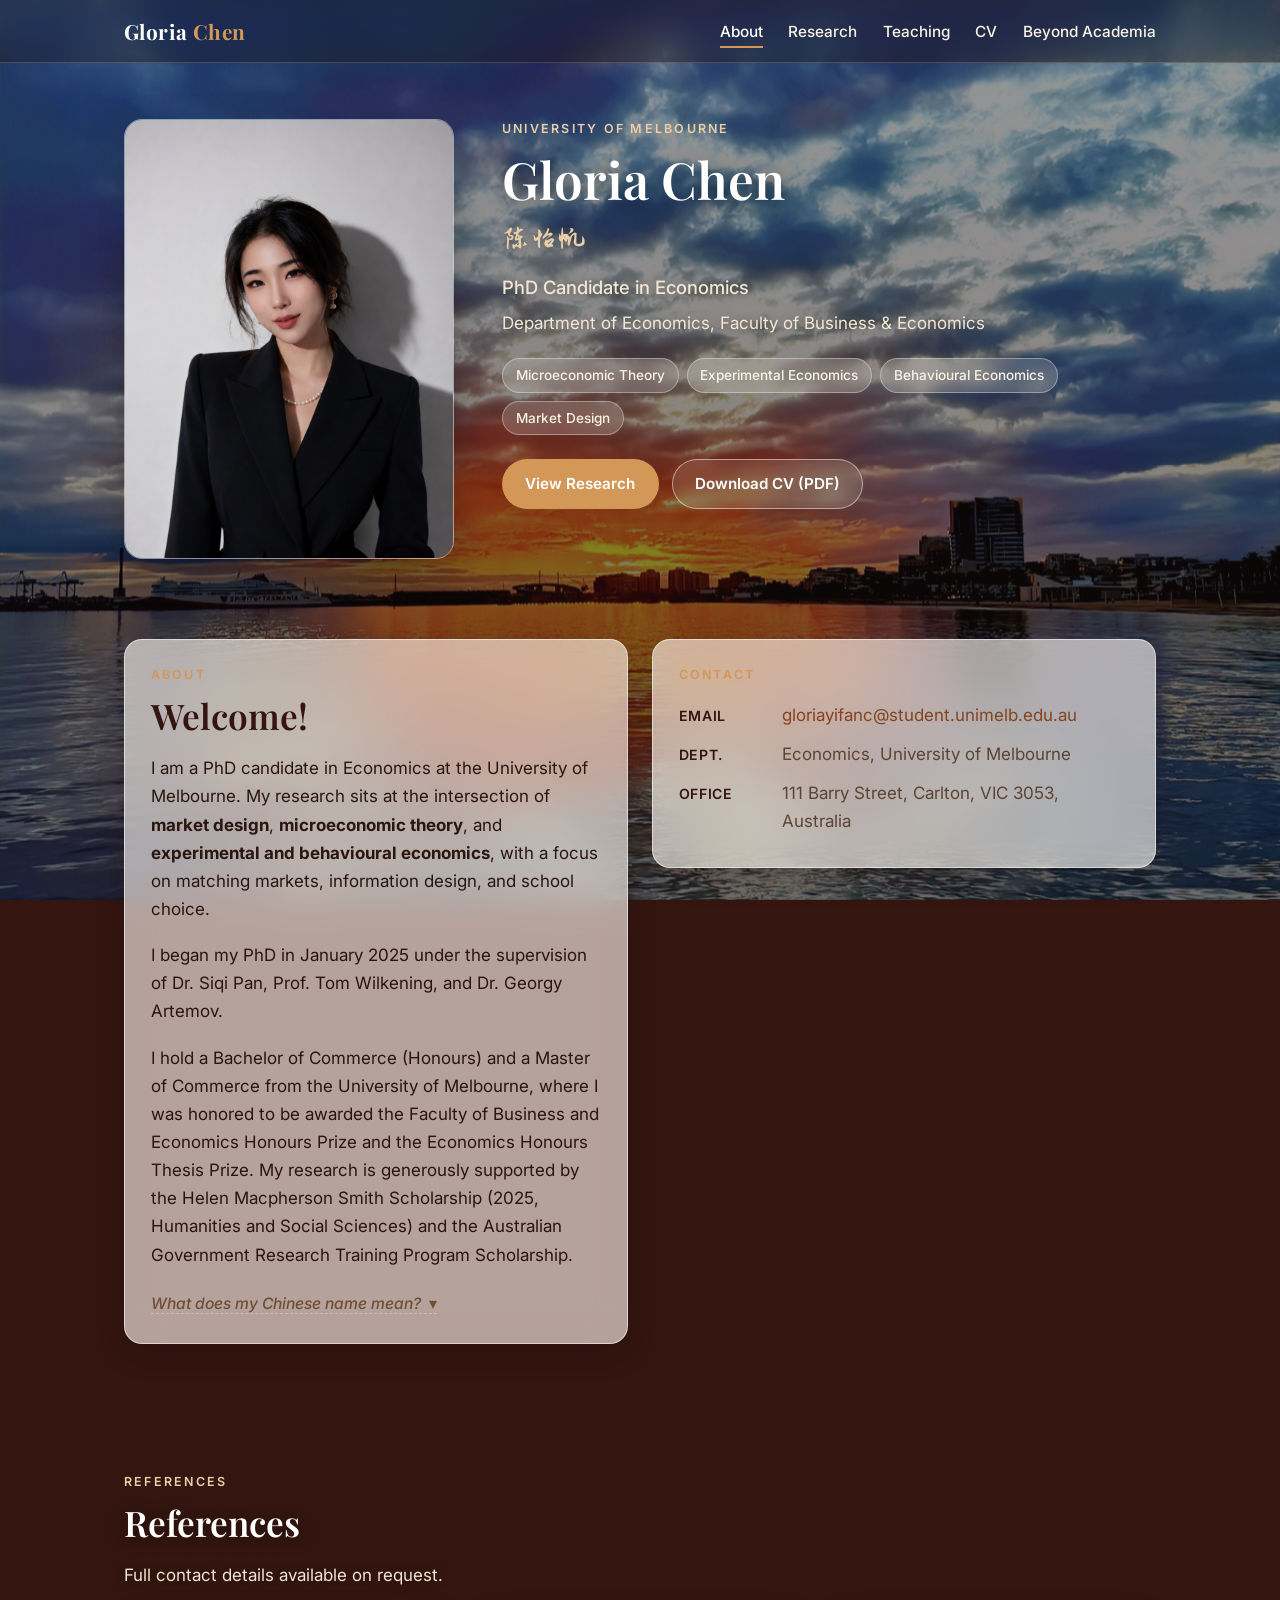
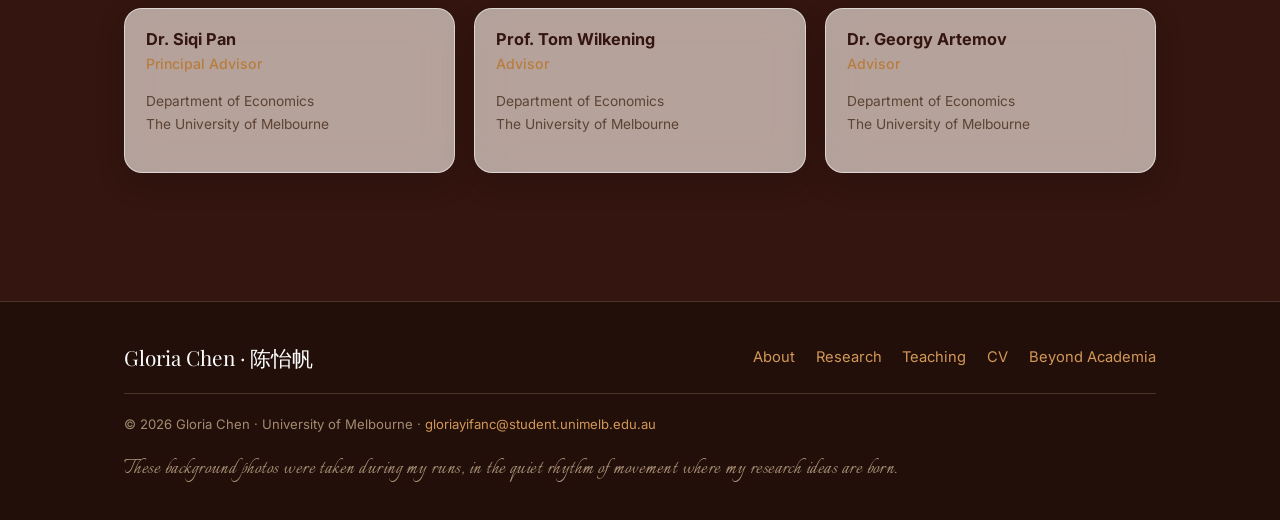
==== index.html @ 4ddaee8b "Update index.html" ====
<!DOCTYPE html>
<html lang="en">
<head>
  <meta charset="UTF-8" />
  <meta name="viewport" content="width=device-width, initial-scale=1.0" />
  <title>Gloria Chen — Economics Ph.D Candidate</title>
  <meta name="description" content="Gloria Chen (陈怡帆) — PhD candidate in Economics at the University of Melbourne. Microeconomic theory, experimental and behavioural economics." />
  <link rel="preconnect" href="https://fonts.googleapis.com" />
  <link rel="preconnect" href="https://fonts.gstatic.com" crossorigin />
  <link href="https://fonts.googleapis.com/css2?family=Playfair+Display:wght@500;600;700&family=Inter:wght@400;500;600;700&family=Zhi+Mang+Xing&family=Italianno&display=swap" rel="stylesheet" />
  <link rel="stylesheet" href="styles.css" />
</head>
<body class="page-home">
  <!-- NAV -->
  <nav class="nav">
    <div class="nav__inner">
      <a class="nav__brand" href="index.html">Gloria <span>Chen</span></a>
      <button class="nav__toggle" aria-label="Toggle navigation"><span></span><span></span><span></span></button>
      <ul class="nav__links">
        <li><a href="index.html">About</a></li>
        <li><a href="research.html">Research</a></li>
        <li><a href="teaching.html">Teaching</a></li>
        <li><a href="cv.html">CV</a></li>
        <li><a href="fun.html">Beyond Academia</a></li>
      </ul>
    </div>
  </nav>

  <!-- HERO / ABOUT -->
  <header class="hero">
    <div class="container">
      <div class="hero__grid">
        <img class="hero__photo" src="assets/profile.jpg" alt="Gloria Chen" />
        <div class="reveal in">
          <p class="eyebrow">University of Melbourne</p>
          <h1 class="hero__name">Gloria Chen</h1>
          <p class="hero__zhname zh">陈怡帆</p>
          <p class="hero__role">PhD Candidate in Economics</p>
          <p class="hero__affil">Department of Economics, Faculty of Business &amp; Economics</p>
          <div class="tag-row">
            <span class="tag">Microeconomic Theory</span>
            <span class="tag">Experimental Economics</span>
            <span class="tag">Behavioural Economics</span>
            <span class="tag">Market Design</span>
          </div>
          <div class="btn-row">
            <a class="btn" href="research.html">View Research</a>
            <a class="btn btn--ghost" href="assets/Gloria_Chen_CV.pdf" target="_blank" rel="noopener">Download CV (PDF)</a>
          </div>
        </div>
      </div>
    </div>
  </header>

  <!-- BIO -->
  <section class="section">
    <div class="container">
      <div class="grid-2">
        <div class="reveal">
          <div class="card">
            <p class="eyebrow">About</p>
            <h2 style="color:var(--coffee); text-shadow:none;">Welcome!</h2>
            <p>
              I am a PhD candidate in Economics at the University of Melbourne. My research sits at the
              intersection of <strong>market design</strong>, <strong>microeconomic theory</strong>, and
              <strong>experimental and behavioural economics</strong>, with a focus on matching markets,
              information design, and school choice.
            </p>
            <p>
              I began my PhD in January 2025 under the supervision of
              Dr. Siqi Pan, Prof. Tom Wilkening, and Dr. Georgy Artemov.
            </p>
            <p>
              I hold a Bachelor of Commerce (Honours) and a Master of Commerce from the University of Melbourne, 
              where I was honored to be awarded the Faculty of Business and Economics Honours Prize and the Economics Honours Thesis Prize. 
              My research is generously supported by the Helen Macpherson Smith Scholarship (2025, Humanities and Social Sciences)
              and the Australian Government Research Training Program Scholarship.
            </p>

            <!-- Chinese name meaning -->
            <div class="name-meaning">
              <button class="name-meaning__trigger" type="button" aria-expanded="false" aria-controls="nameMeaning">
                What does my Chinese name mean? <span class="chev">▾</span>
              </button>
            </div>
          </div>
        </div>

        <div class="reveal">
          <div class="card">
            <p class="eyebrow">Contact</p>
            <ul class="contact-list">
              <li><span class="label">Email</span> <a href="mailto:gloriayifanc@student.unimelb.edu.au">gloriayifanc@student.unimelb.edu.au</a></li>
              <li><span class="label">Dept.</span> Economics, University of Melbourne</li>
              <li><span class="label">Office</span> 111 Barry Street, Carlton, VIC 3053, Australia</li>
            </ul>
          </div>

          <!-- Chinese name meaning panel (expands here, in the right column) -->
          <div class="name-meaning__panel glass" id="nameMeaning">
            <div class="name-meaning__inner">
              <p class="zh-body zh">人们常以为我的名字取自‘一帆风顺’，希冀平坦。但它该被解读为‘长风破浪会有时，直挂云帆济沧海’。“帆”，向着惊涛骇浪，在拥抱广阔的沧海</p>
              <p class="en-body">
                Most people hear my name, <em>Yifan</em>, and picture 一帆 — the single sail in the
                blessing 一帆风顺, a wish for fair winds and a smooth, effortless passage. But my sail should be
                read differently. It belongs to Li Bai's verse: <em>“There will come a time to ride the
                long winds and break the towering waves; I shall raise my cloud-white sail and cross the
                vast, open sea.”</em> It is not a prayer for calm, but an anthem for the journey.
              </p>
              <p class="zh-line zh">长风破浪会有时，直挂云帆济沧海</p>
              <p class="attrib zh">— 李白《行路难》</p>
            </div>
          </div>
        </div>
      </div>
    </div>
  </section>

  <!-- REFERENCES -->
  <section class="section">
    <div class="container">
      <p class="eyebrow">References</p>
      <h2>References</h2>
      <p class="lead">Full contact details available on request.</p>
      <div class="ref-grid reveal">
        <div class="ref-card">
          <h4>Dr. Siqi Pan</h4>
          <p class="ref-role">Principal Advisor</p>
          <p class="ref-affil">Department of Economics<br />The University of Melbourne</p>
        </div>
        <div class="ref-card">
          <h4>Prof. Tom Wilkening</h4>
          <p class="ref-role">Advisor</p>
          <p class="ref-affil">Department of Economics<br />The University of Melbourne</p>
        </div>
        <div class="ref-card">
          <h4>Dr. Georgy Artemov</h4>
          <p class="ref-role">Advisor</p>
          <p class="ref-affil">Department of Economics<br />The University of Melbourne</p>
        </div>
      </div>
    </div>
  </section>

  <!-- FOOTER -->
  <footer class="footer">
    <div class="container">
      <div class="footer__inner">
        <span class="footer__name">Gloria Chen · 陈怡帆</span>
        <ul class="footer__links">
          <li><a href="index.html">About</a></li>
          <li><a href="research.html">Research</a></li>
          <li><a href="teaching.html">Teaching</a></li>
          <li><a href="cv.html">CV</a></li>
          <li><a href="fun.html">Beyond Academia</a></li>
        </ul>
      </div>
      <p class="footer__copy">© <span id="year">2026</span> Gloria Chen · University of Melbourne · <a href="mailto:gloriayifanc@student.unimelb.edu.au">gloriayifanc@student.unimelb.edu.au</a></p>
      <p class="footer__note">These background photos were taken during my runs, in the quiet rhythm of movement where my research ideas are born.</p>
    </div>
  </footer>

  <script src="script.js"></script>
</body>
</html>
---- styles.css ----
/* =========================================================
   Gloria Chen — Personal Academic Website
   Style: Glassmorphism over warm photographic backgrounds
   Palette: Warm Browns
   Champagne #EACEAA · Whiskey #D39858 · Honey #85431E
   Coffee #34150F · Balsamico #150C0C
   ========================================================= */

/* Chinese calligraphy — Slender Gold (瘦金体) */

:root {
  --champagne: #eaceaa;
  --champagne-soft: #f6ecdb;
  --whiskey: #d39858;
  --whiskey-dark: #b87d3e;
  --honey: #85431e;
  --coffee: #34150f;
  --balsamico: #150c0c;

  --text: #2a160e;
  --text-soft: #5c4435;
  --cream: #fbf3e6;

  /* Glass tokens */
  --glass-bg: rgba(255, 250, 244, 0.62);
  --glass-bg-strong: rgba(255, 250, 244, 0.78);
  --glass-border: rgba(255, 255, 255, 0.55);
  --glass-blur: blur(18px) saturate(140%);
  --glass-shadow: 0 10px 34px -10px rgba(20, 12, 12, 0.45);

  --dark-glass: rgba(34, 18, 12, 0.46);
  --dark-glass-border: rgba(255, 224, 190, 0.22);

  --font-display: "Playfair Display", Georgia, "Times New Roman", serif;
  --font-body: "Inter", -apple-system, BlinkMacSystemFont, "Segoe UI", sans-serif;
  --font-zh: "Zhi Mang Xing", "Xingkai TC", "STXingkai", "STSong", "Songti SC", "SimSun", serif;

  --maxw: 1080px;
  --radius: 18px;
  --transition: 0.25s ease;
}

* { box-sizing: border-box; }
html { scroll-behavior: smooth; }

body {
  margin: 0;
  font-family: var(--font-body);
  color: var(--text);
  background: var(--coffee);
  line-height: 1.65;
  -webkit-font-smoothing: antialiased;
  font-size: 17px;
  min-height: 100vh;
}

/* Fixed photographic background + warm veil (per-page) */
body::before {
  content: "";
  position: fixed;
  inset: 0;
  z-index: -2;
  background-size: cover;
  background-position: center;
  background-repeat: no-repeat;
}
body::after {
  content: "";
  position: fixed;
  inset: 0;
  z-index: -1;
  background: linear-gradient(180deg, rgba(20, 12, 12, 0.42), rgba(20, 12, 12, 0.6));
}
body.page-home::before     { background-image: url("assets/bg_Home.jpg"); }
body.page-research::before { background-image: url("assets/bg_research.jpg"); }
body.page-cv::before       { background-image: url("assets/bg_cv.jpg"); }
body.page-fun::before      { background-image: url("assets/bg_beyond.jpg"); }
body.page-teaching::before { background-image: url("assets/bg_teach.jpg"); }

h1, h2, h3, h4 {
  font-family: var(--font-display);
  color: var(--coffee);
  line-height: 1.18;
  font-weight: 600;
  margin: 0 0 0.5em;
}
h1 { font-size: clamp(2.1rem, 5vw, 3.2rem); }
h2 { font-size: clamp(1.6rem, 3.5vw, 2.2rem); }
h3 { font-size: 1.25rem; }
p { margin: 0 0 1.1em; }

a { color: var(--honey); text-decoration: none; transition: color var(--transition); }
a:hover { color: var(--whiskey-dark); }
img { max-width: 100%; display: block; }

.zh { font-family: var(--font-zh); letter-spacing: 0.04em; }

.container { width: 100%; max-width: var(--maxw); margin: 0 auto; padding: 0 1.5rem; }
.section { padding: 4rem 0; }

.eyebrow {
  text-transform: uppercase;
  letter-spacing: 0.18em;
  font-size: 0.78rem;
  font-weight: 600;
  color: var(--whiskey);
  margin-bottom: 0.6rem;
}

/* ---------- Glass primitive ---------- */
.glass {
  background: var(--glass-bg);
  -webkit-backdrop-filter: var(--glass-blur);
  backdrop-filter: var(--glass-blur);
  border: 1px solid var(--glass-border);
  border-radius: var(--radius);
  box-shadow: var(--glass-shadow);
}

/* ---------- Navbar ---------- */
.nav {
  position: sticky;
  top: 0;
  z-index: 50;
  background: rgba(40, 22, 14, 0.42);
  -webkit-backdrop-filter: blur(16px) saturate(140%);
  backdrop-filter: blur(16px) saturate(140%);
  border-bottom: 1px solid rgba(255, 224, 190, 0.18);
}
.nav__inner {
  max-width: var(--maxw);
  margin: 0 auto;
  padding: 0.85rem 1.5rem;
  display: flex;
  align-items: center;
  justify-content: space-between;
}
.nav__brand {
  font-family: var(--font-display);
  font-size: 1.3rem;
  font-weight: 700;
  color: #fff;
  letter-spacing: 0.02em;
}
.nav__brand span { color: var(--whiskey); }
.nav__links { display: flex; gap: 1.6rem; list-style: none; margin: 0; padding: 0; }
.nav__links a {
  color: var(--cream);
  font-weight: 500;
  font-size: 0.96rem;
  padding: 0.3rem 0;
  position: relative;
}
.nav__links a::after {
  content: "";
  position: absolute;
  left: 0; bottom: -2px;
  width: 0; height: 2px;
  background: var(--whiskey);
  transition: width var(--transition);
}
.nav__links a:hover::after, .nav__links a.active::after { width: 100%; }
.nav__links a.active { color: #fff; }
.nav__toggle { display: none; background: none; border: 0; cursor: pointer; padding: 0.4rem; }
.nav__toggle span { display: block; width: 24px; height: 2px; background: var(--cream); margin: 5px 0; transition: var(--transition); }

/* ---------- Text over photo ---------- */
.over-photo, .page-head, .hero { color: var(--cream); }
.page-head h1, .hero h1, .hero__name { color: #fff; text-shadow: 0 2px 22px rgba(0,0,0,0.5); }
.page-head .eyebrow, .hero .eyebrow { color: var(--champagne); }
.page-head p, .hero__affil, .hero__role { color: #f3e7d4; text-shadow: 0 1px 12px rgba(0,0,0,0.45); }

/* ---------- Hero / About ---------- */
.hero { padding: 3.5rem 0 1rem; }
.hero__grid { display: grid; grid-template-columns: 330px 1fr; gap: 3rem; align-items: start; }
.hero__photo {
  border-radius: var(--radius);
  overflow: hidden;
  box-shadow: 0 18px 50px -16px rgba(0,0,0,0.6);
  border: 1px solid rgba(255,255,255,0.5);
  aspect-ratio: 3 / 4;
  object-fit: cover;
  object-position: center top;
  width: 100%;
}
.hero__name { margin-bottom: 0.1em; }
.hero__zhname { font-size: 1.9rem; color: var(--champagne); margin: 0 0 0.5rem; text-shadow: 0 2px 14px rgba(0,0,0,0.5); }
.hero__role { font-size: 1.15rem; font-weight: 500; margin-bottom: 0.4rem; }
.hero__affil { margin-bottom: 1.3rem; }

.tag-row { display: flex; flex-wrap: wrap; gap: 0.5rem; margin: 0.4rem 0 1.5rem; }
.tag {
  background: rgba(255, 250, 244, 0.18);
  -webkit-backdrop-filter: blur(8px);
  backdrop-filter: blur(8px);
  color: var(--cream);
  border: 1px solid rgba(255,255,255,0.35);
  padding: 0.32rem 0.8rem;
  border-radius: 999px;
  font-size: 0.85rem;
  font-weight: 500;
}

/* ---------- Buttons ---------- */
.btn {
  display: inline-flex; align-items: center; gap: 0.5rem;
  background: var(--whiskey);
  color: #fff;
  padding: 0.7rem 1.4rem;
  border-radius: 999px;
  font-weight: 600; font-size: 0.95rem;
  border: 1px solid transparent;
  cursor: pointer; transition: var(--transition);
}
.btn:hover { background: var(--honey); color: #fff; transform: translateY(-1px); }
.btn--ghost {
  background: rgba(255,255,255,0.1);
  -webkit-backdrop-filter: blur(8px);
  backdrop-filter: blur(8px);
  color: #fff;
  border-color: rgba(255,255,255,0.5);
}
.btn--ghost:hover { background: var(--whiskey); border-color: var(--whiskey); }
.btn-row { display: flex; flex-wrap: wrap; gap: 0.8rem; margin-top: 0.5rem; }

/* ---------- Name meaning ---------- */
.name-meaning { margin-top: 1.3rem; }
.name-meaning__trigger {
  display: inline-flex; align-items: center; gap: 0.5rem;
  background: none; border: 0; cursor: pointer;
  color: #6F4E37;
  font-family: var(--font-body);
  font-size: 0.98rem; font-weight: 500;
  font-style: italic;
  padding: 0;
  border-bottom: 1px dashed rgba(234, 206, 170, 0.6);
  transition: var(--transition);
}
.name-meaning__trigger:hover { color: #fff; border-bottom-color: #fff; }
.name-meaning__trigger .chev { transition: transform var(--transition); font-style: normal; }
.name-meaning__trigger[aria-expanded="true"] .chev { transform: rotate(180deg); }
.name-meaning__panel {
  overflow: hidden;
  max-height: 0;
  opacity: 0;
  transition: max-height 0.5s ease, opacity 0.5s ease, margin 0.4s ease;
  margin-top: 0;
}
.name-meaning__panel.open { max-height: 640px; opacity: 1; margin-top: 1rem; }
.name-meaning__inner { padding: 1.5rem 1.7rem; color: var(--text); }
.name-meaning__inner .zh-line { font-size: 1.5rem; color: var(--honey); margin: 0 0 0.3rem; line-height: 1.7; }
.name-meaning__inner .zh-body { font-size: 1.15rem; color: var(--coffee); line-height: 1.9; margin-bottom: 1rem; }
.name-meaning__inner .en-body { color: var(--text-soft); font-size: 1rem; }
.name-meaning__inner .attrib { color: var(--whiskey-dark); font-weight: 600; font-style: italic; }

/* ---------- Generic card ---------- */
.card {
  background: var(--glass-bg);
  -webkit-backdrop-filter: var(--glass-blur);
  backdrop-filter: var(--glass-blur);
  border: 1px solid var(--glass-border);
  border-radius: var(--radius);
  padding: 1.6rem;
  box-shadow: var(--glass-shadow);
}
.grid-2 { display: grid; grid-template-columns: 1fr 1fr; gap: 1.5rem; }

/* ---------- Section headings on glass pages ---------- */
.section > .container > .eyebrow { color: var(--champagne); }
.section > .container > h2 { color: #fff; text-shadow: 0 2px 18px rgba(0,0,0,0.45); }
.section > .container > p.lead { color: #f1e4d2; text-shadow: 0 1px 12px rgba(0,0,0,0.4); max-width: 700px; }

/* ---------- References ---------- */
.ref-grid { display: grid; grid-template-columns: repeat(auto-fit, minmax(220px, 1fr)); gap: 1.2rem; }
.ref-card {
  background: var(--glass-bg);
  -webkit-backdrop-filter: var(--glass-blur);
  backdrop-filter: var(--glass-blur);
  border: 1px solid var(--glass-border);
  border-radius: var(--radius);
  padding: 1.3rem;
  box-shadow: var(--glass-shadow);
}
.ref-card h4 { margin-bottom: 0.15em; font-family: var(--font-body); font-weight: 700; color: var(--coffee); font-size: 1.02rem; }
.ref-card .ref-role { color: var(--whiskey-dark); font-size: 0.88rem; font-weight: 500; }
.ref-card .ref-affil { color: var(--text-soft); font-size: 0.86rem; }

/* ---------- Research: papers ---------- */
.paper {
  background: var(--glass-bg);
  -webkit-backdrop-filter: var(--glass-blur);
  backdrop-filter: var(--glass-blur);
  border: 1px solid var(--glass-border);
  border-radius: var(--radius);
  box-shadow: var(--glass-shadow);
  margin-bottom: 2rem;
  overflow: hidden;
}
.paper__head { padding: 1.6rem 1.8rem 1.2rem; border-bottom: 1px solid rgba(255,255,255,0.4); }
.paper__status {
  display: inline-block;
  font-size: 0.72rem; text-transform: uppercase; letter-spacing: 0.12em; font-weight: 700;
  color: #fff; background: var(--whiskey);
  padding: 0.22rem 0.7rem; border-radius: 999px; margin-bottom: 0.7rem;
}
.paper__title { font-size: 1.4rem; margin-bottom: 0.25em; }
.paper__meta { color: var(--text-soft); font-size: 0.92rem; }
.paper__body { padding: 1.6rem 1.8rem; }
.paper__abstract { color: var(--text-soft); }

/* Flip card (research) */
.flip { perspective: 1600px; margin-top: 1.4rem; }
.flip__inner { position: relative; width: 100%; min-height: 240px; transition: transform 0.7s cubic-bezier(0.4,0.2,0.2,1); transform-style: preserve-3d; cursor: pointer; }
.flip.flipped .flip__inner { transform: rotateY(180deg); }
.flip__face { position: absolute; inset: 0; backface-visibility: hidden; -webkit-backface-visibility: hidden; border-radius: 14px; padding: 1.5rem 1.6rem; display: flex; flex-direction: column; justify-content: center; }
.flip__face--front { background: rgba(211, 152, 88, 0.16); border: 1px solid rgba(255,255,255,0.4); }
.flip__face--back { background: rgba(34, 18, 12, 0.82); color: var(--champagne); transform: rotateY(180deg); border: 1px solid rgba(255,224,190,0.25); }
.flip__face--back h4 { color: var(--whiskey); }
.flip__face--back ul { margin: 0; padding-left: 1.1rem; }
.flip__face--back li { margin-bottom: 0.6rem; line-height: 1.5; }
.flip__label { font-size: 0.72rem; text-transform: uppercase; letter-spacing: 0.14em; font-weight: 700; margin-bottom: 0.6rem; }
.flip__face--front .flip__label { color: var(--honey); }
.flip__face--back .flip__label { color: var(--whiskey); }
.flip__hint { display: inline-flex; align-items: center; gap: 0.4rem; margin-top: 1.1rem; font-size: 0.85rem; font-weight: 600; color: var(--honey); }
.flip__face--back .flip__hint { color: var(--champagne); }
.flip__btn { align-self: flex-start; margin-top: 1.2rem; background: var(--whiskey); color: #fff; border: 0; padding: 0.5rem 1.1rem; border-radius: 999px; font-weight: 600; font-size: 0.85rem; cursor: pointer; transition: var(--transition); }
.flip__btn:hover { background: var(--honey); }

/* ---------- Teaching ---------- */
.teach-grid { display: grid; grid-template-columns: repeat(auto-fill, minmax(280px, 1fr)); gap: 1.2rem; }
.teach-card {
  background: var(--glass-bg);
  -webkit-backdrop-filter: var(--glass-blur);
  backdrop-filter: var(--glass-blur);
  border: 1px solid var(--glass-border);
  border-left: 4px solid var(--whiskey);
  border-radius: 14px;
  padding: 1.2rem 1.3rem;
  box-shadow: var(--glass-shadow);
  transition: transform var(--transition);
}
.teach-card:hover { transform: translateY(-3px); }
.teach-card .code { font-family: var(--font-body); font-size: 0.78rem; font-weight: 700; letter-spacing: 0.06em; color: var(--whiskey-dark); }
.teach-card h3 { font-family: var(--font-body); font-size: 1.05rem; margin: 0.15em 0 0.3em; }
.teach-card p { margin: 0; color: var(--text-soft); font-size: 0.9rem; }
.level-pill { display: inline-block; font-size: 0.72rem; font-weight: 600; color: var(--honey); background: rgba(234,206,170,0.45); border: 1px solid rgba(255,255,255,0.5); padding: 0.15rem 0.6rem; border-radius: 999px; margin-top: 0.7rem; }
.teach-quote {
  margin: 0.4rem 0 0;
  padding-left: 1.4rem;
  border-left: 4px solid var(--whiskey);
  font-family: var(--font-display);
  font-style: italic;
  font-size: clamp(1.15rem, 2.4vw, 1.4rem);
  line-height: 1.7;
  color: var(--coffee);
}
.teach-quote strong { color: var(--honey); font-style: normal; font-weight: 700; }

/* ---------- CV ---------- */
.cv-section {
  margin-bottom: 1.8rem;
  background: var(--glass-bg);
  -webkit-backdrop-filter: var(--glass-blur);
  backdrop-filter: var(--glass-blur);
  border: 1px solid var(--glass-border);
  border-radius: var(--radius);
  box-shadow: var(--glass-shadow);
  padding: 1.6rem 1.8rem;
}
.cv-section > h2 { font-size: 1.4rem; color: var(--coffee); border-bottom: 2px solid var(--whiskey); padding-bottom: 0.4rem; display: inline-block; text-shadow: none; }
.cv-entry { display: grid; grid-template-columns: 1fr auto; gap: 0.4rem 1.5rem; padding: 0.8rem 0; border-bottom: 1px dashed rgba(140,100,70,0.3); }
.cv-entry:last-child { border-bottom: 0; }
.cv-entry h4 { font-family: var(--font-body); font-weight: 700; margin: 0; color: var(--coffee); font-size: 1.02rem; }
.cv-entry .sub { color: var(--text-soft); font-size: 0.92rem; }
.cv-entry .year { color: var(--whiskey-dark); font-weight: 600; font-size: 0.9rem; white-space: nowrap; text-align: right; }
.cv-list { columns: 2; column-gap: 2.5rem; padding-left: 1.1rem; margin: 0; }
.cv-list li { margin-bottom: 0.5rem; break-inside: avoid; color: var(--text-soft); }
.cv-list li strong { color: var(--coffee); }

/* ---------- Page header ---------- */
.page-head { padding: 3rem 0 1rem; }
.page-head p { max-width: 720px; }

/* ---------- Fun: intro animation ---------- */
.intro {
  position: fixed;
  inset: 0;
  z-index: 200;
  display: flex;
  flex-direction: column;
  align-items: center;
  justify-content: center;
  gap: 1.4rem;
  text-align: center;
  padding: 2rem;
  background: radial-gradient(circle at 50% 35%, #3a1d10 0%, #1c0f0a 70%, #120a07 100%);
  transition: opacity 0.8s ease, visibility 0.8s ease;
}
.intro.intro--done { opacity: 0; visibility: hidden; pointer-events: none; }
.intro__scene { width: min(420px, 80vw); }
.intro__sea { animation: seaBob 2.4s ease-in-out infinite; transform-origin: center; }
@keyframes seaBob { 0%,100% { transform: translateY(0); } 50% { transform: translateY(5px); } }
.intro__boat { animation: sail 3s ease-in-out forwards; transform-origin: center; }
@keyframes sail {
  0%   { transform: translateX(-180px) rotate(-6deg); opacity: 0; }
  25%  { opacity: 1; }
  50%  { transform: translateX(0) rotate(4deg); }
  75%  { transform: translateX(0) rotate(-3deg); }
  100% { transform: translateX(40px) rotate(2deg); opacity: 1; }
}
.intro__quote {
  color: var(--cream);
  font-family: var(--font-display);
  font-style: italic;
  font-size: clamp(1.15rem, 3.4vw, 1.7rem);
  max-width: 620px;
  opacity: 0;
  animation: introFade 0.9s ease forwards;
  animation-delay: 0.5s;
  text-shadow: 0 2px 20px rgba(0,0,0,0.6);
}
.intro__zh {
  font-family: var(--font-zh);
  color: var(--champagne);
  font-size: clamp(1.3rem, 4.5vw, 2.1rem);
  letter-spacing: 0.08em;
  opacity: 0;
  animation: introFade 0.9s ease forwards;
  animation-delay: 1.3s;
}
.intro__attrib { color: var(--whiskey); font-family: var(--font-zh); font-size: 1.1rem; opacity: 0; animation: introFade 0.9s ease forwards; animation-delay: 1.7s; }
@keyframes introFade { from { opacity: 0; transform: translateY(12px); } to { opacity: 1; transform: none; } }
.intro__skip {
  position: absolute; bottom: 1.6rem; right: 1.8rem;
  background: rgba(255,255,255,0.12); color: var(--cream);
  border: 1px solid rgba(255,255,255,0.35);
  border-radius: 999px; padding: 0.4rem 1rem; font-size: 0.85rem; cursor: pointer;
  -webkit-backdrop-filter: blur(8px); backdrop-filter: blur(8px);
}
.intro__skip:hover { background: rgba(255,255,255,0.22); }

/* ---------- Fun: flip cards with photo fronts ---------- */
.fun-intro { max-width: 700px; }
.fun-flip-grid { display: grid; grid-template-columns: repeat(auto-fill, minmax(290px, 1fr)); gap: 1.6rem; margin-top: 2.2rem; }
.funflip { perspective: 1600px; height: 400px; }
.funflip__inner { position: relative; width: 100%; height: 100%; transition: transform 0.8s cubic-bezier(0.4,0.2,0.2,1); transform-style: preserve-3d; cursor: pointer; }
.funflip.flipped .funflip__inner { transform: rotateY(180deg); }
.funflip__face {
  position: absolute; inset: 0;
  backface-visibility: hidden; -webkit-backface-visibility: hidden;
  border-radius: var(--radius); overflow: hidden;
  border: 1px solid rgba(255,255,255,0.4);
  box-shadow: var(--glass-shadow);
}
.funflip__front {
  background-size: cover; background-position: center;
  display: flex; flex-direction: column; justify-content: flex-end;
}
.funflip__front::after {
  content: ""; position: absolute; inset: 0;
  background: linear-gradient(180deg, rgba(20,12,8,0.05) 35%, rgba(20,12,8,0.82) 100%);
}
.funflip__overlay { position: relative; z-index: 1; padding: 1.4rem 1.5rem; color: #fff; }
.funflip__tag {
  display: inline-block; font-size: 0.7rem; text-transform: uppercase; letter-spacing: 0.14em; font-weight: 700;
  color: var(--coffee); background: var(--champagne); padding: 0.2rem 0.7rem; border-radius: 999px; margin-bottom: 0.6rem;
}
.funflip__overlay h3 { color: #fff; font-family: var(--font-display); font-size: 1.4rem; margin: 0 0 0.3rem; text-shadow: 0 2px 14px rgba(0,0,0,0.6); }
.funflip__overlay p { margin: 0; font-size: 0.92rem; color: #f3e7d4; }
.funflip__hint { display: inline-flex; align-items: center; gap: 0.4rem; margin-top: 0.9rem; font-size: 0.82rem; font-weight: 600; color: var(--champagne); }
.funflip__back {
  transform: rotateY(180deg);
  background: rgba(30, 17, 11, 0.9);
  -webkit-backdrop-filter: var(--glass-blur); backdrop-filter: var(--glass-blur);
  color: var(--cream);
  padding: 1.6rem 1.6rem;
  display: flex; flex-direction: column;
}
.funflip__back h3 { color: var(--whiskey); font-family: var(--font-display); font-size: 1.25rem; margin: 0 0 0.2rem; }
.funflip__back .sub { color: var(--champagne); font-size: 0.82rem; text-transform: uppercase; letter-spacing: 0.1em; margin-bottom: 0.9rem; }
.funflip__back ul { margin: 0; padding-left: 1.1rem; overflow-y: auto; }
.funflip__back li { margin-bottom: 0.55rem; line-height: 1.5; font-size: 0.95rem; }
.funflip__back li b { color: #fff; }
.funflip__back .note { color: #e7d4bd; font-size: 0.95rem; line-height: 1.65; }
.funflip__back .flip-back-hint { margin-top: auto; padding-top: 0.8rem; font-size: 0.78rem; color: var(--whiskey); }

/* ---------- Footer ---------- */
.footer {
  background: rgba(20, 11, 7, 0.55);
  -webkit-backdrop-filter: blur(14px); backdrop-filter: blur(14px);
  border-top: 1px solid rgba(255,224,190,0.18);
  color: var(--champagne);
  padding: 2.4rem 0 2rem;
  margin-top: 4rem;
}
.footer a { color: var(--whiskey); }
.footer a:hover { color: #fff; }
.footer__inner { display: flex; flex-wrap: wrap; justify-content: space-between; gap: 1.5rem; align-items: center; }
.footer__name { font-family: var(--font-display); font-size: 1.3rem; color: #fff; }
.footer__links { display: flex; gap: 1.3rem; list-style: none; margin: 0; padding: 0; font-size: 0.92rem; }
.footer__copy { width: 100%; border-top: 1px solid rgba(234,206,170,0.2); padding-top: 1.2rem; margin-top: 1.2rem; font-size: 0.82rem; color: rgba(234,206,170,0.65); }
.footer__note { width: 100%; margin: 0.4rem 0 0; font-family: "Italianno", cursive; font-size: 1.45rem; letter-spacing: 0.02em; color: rgba(234,206,170,0.7); }

/* ---------- Reveal animation ---------- */
.reveal { opacity: 0; transform: translateY(18px); transition: opacity 0.6s ease, transform 0.6s ease; }
.reveal.in { opacity: 1; transform: none; }

/* ---------- Misc ---------- */
.contact-list { list-style: none; padding: 0; margin: 0; }
.contact-list li { display: flex; gap: 0.7rem; align-items: baseline; padding: 0.35rem 0; color: var(--text-soft); }
.contact-list .label { min-width: 92px; color: var(--coffee); font-weight: 600; font-size: 0.88rem; text-transform: uppercase; letter-spacing: 0.05em; }
.placeholder-note { background: rgba(211,152,88,0.18); border: 1px dashed var(--whiskey); border-radius: 10px; padding: 0.7rem 1rem; font-size: 0.85rem; color: var(--cream); margin-top: 2rem; }

/* ---------- Responsive ---------- */
@media (max-width: 820px) {
  .hero__grid { grid-template-columns: 1fr; gap: 1.8rem; }
  .hero__photo { max-width: 280px; }
  .grid-2 { grid-template-columns: 1fr; }
  .cv-list { columns: 1; }
  .cv-entry { grid-template-columns: 1fr; }
  .cv-entry .year { text-align: left; }

  .nav__toggle { display: block; }
  .nav__links {
    position: absolute; top: 100%; left: 0; right: 0;
    flex-direction: column; gap: 0;
    background: rgba(34, 18, 12, 0.92);
    -webkit-backdrop-filter: blur(16px); backdrop-filter: blur(16px);
    border-bottom: 1px solid rgba(255,224,190,0.18);
    max-height: 0; overflow: hidden; transition: max-height 0.3s ease;
  }
  .nav__links.open { max-height: 380px; }
  .nav__links li { width: 100%; }
  .nav__links a { display: block; padding: 0.85rem 1.5rem; border-top: 1px solid rgba(255,224,190,0.12); }
  .nav__links a::after { display: none; }
}
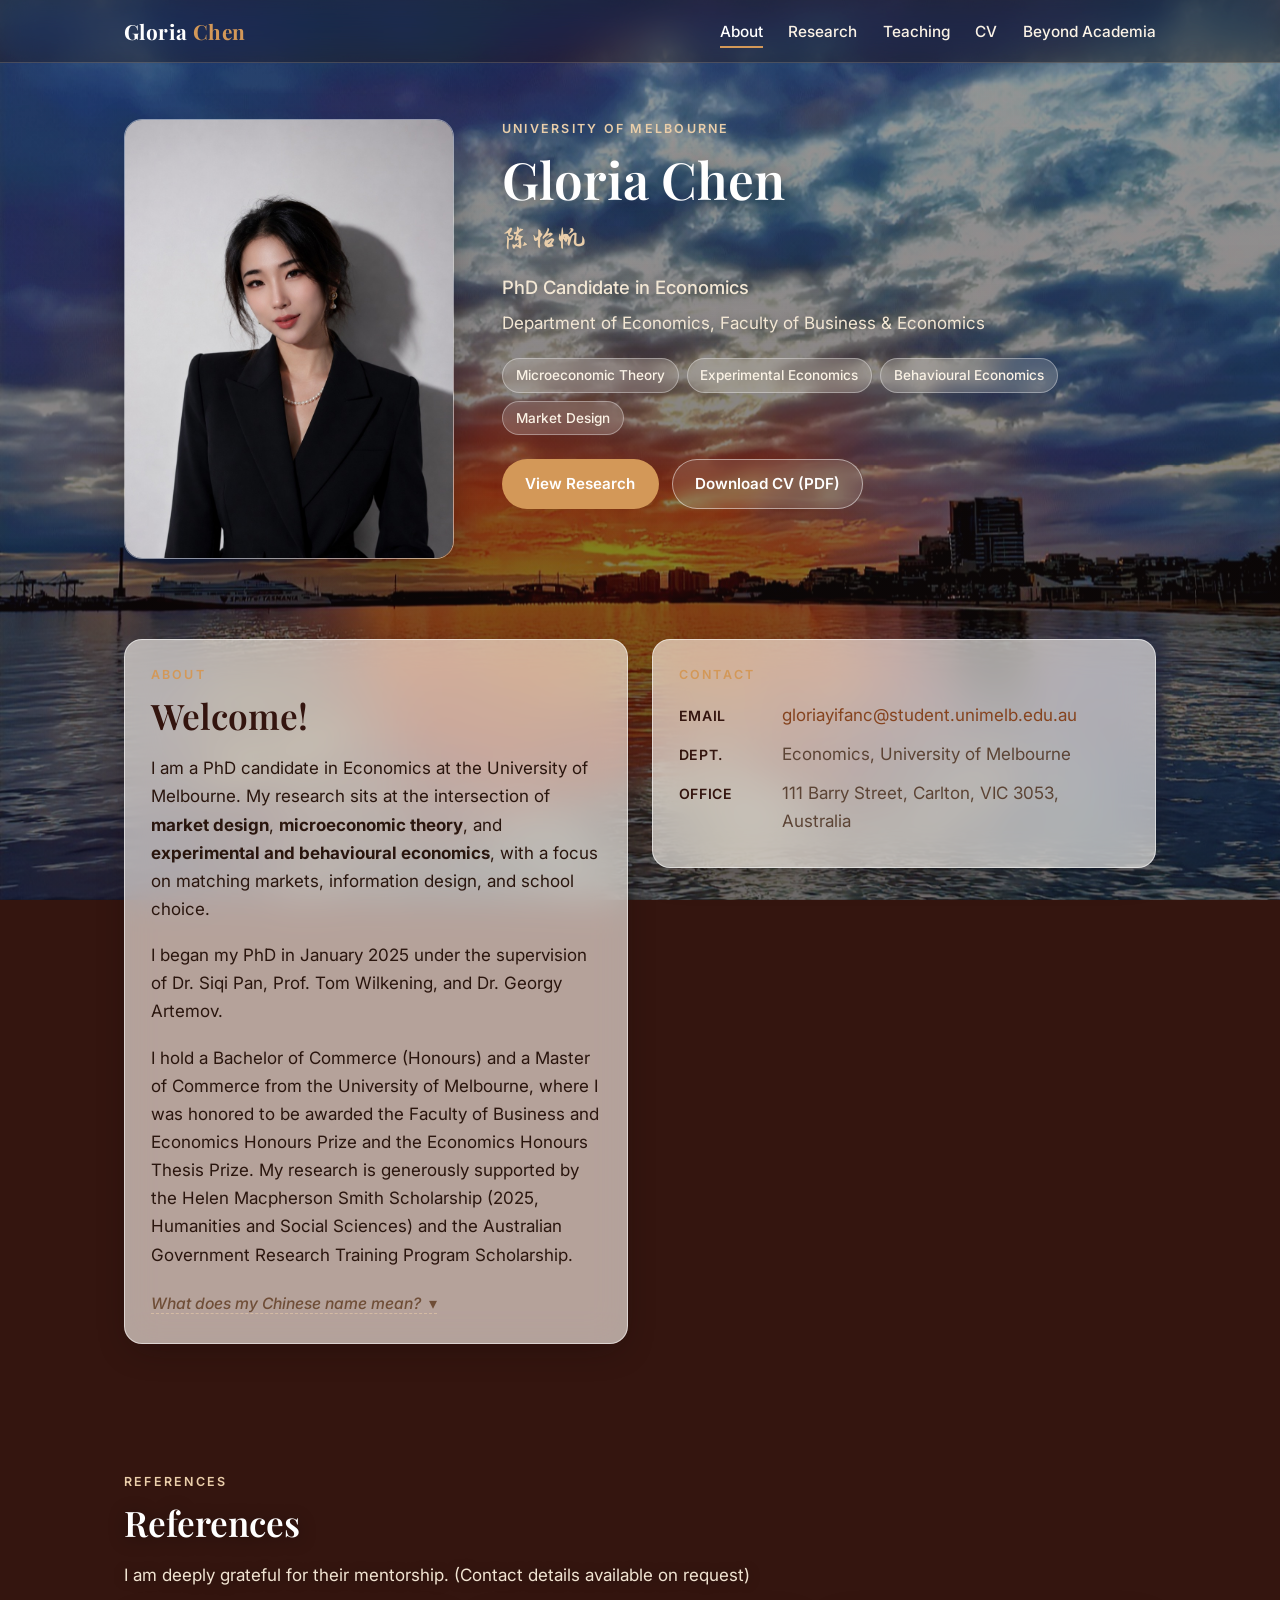
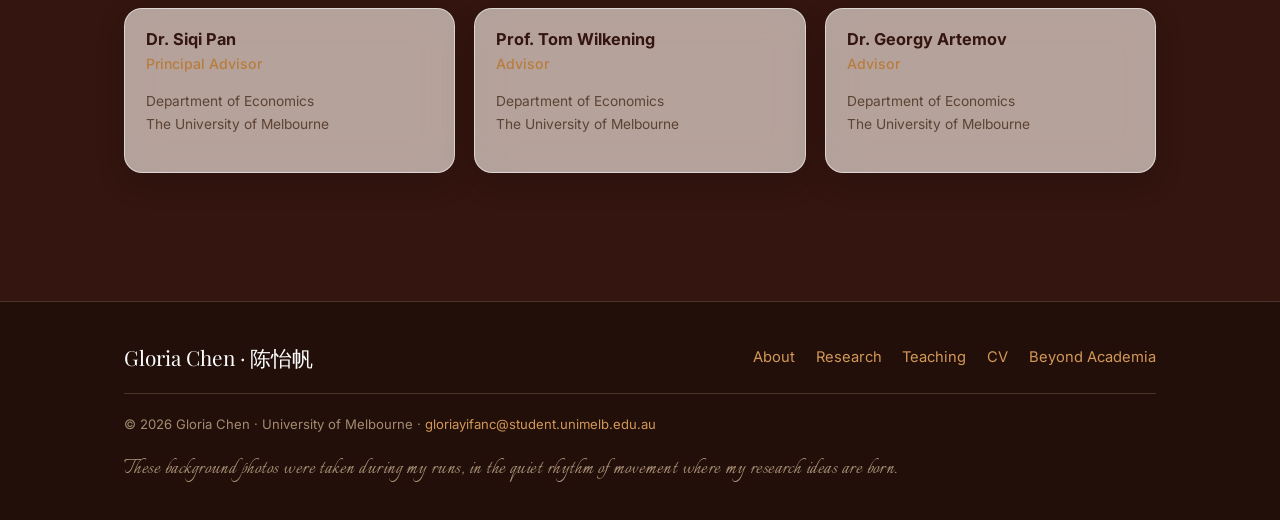
==== commit 7713db1e: "updated feedback" ====
--- a/index.html
+++ b/index.html
@@ -121,7 +121,7 @@
     <div class="container">
       <p class="eyebrow">References</p>
       <h2>References</h2>
-      <p class="lead">Full contact details available on request.</p>
+      <p class="lead">I am deeply grateful for their mentorship. (Contact details available on request)</p>
       <div class="ref-grid reveal">
         <div class="ref-card">
           <h4>Dr. Siqi Pan</h4>
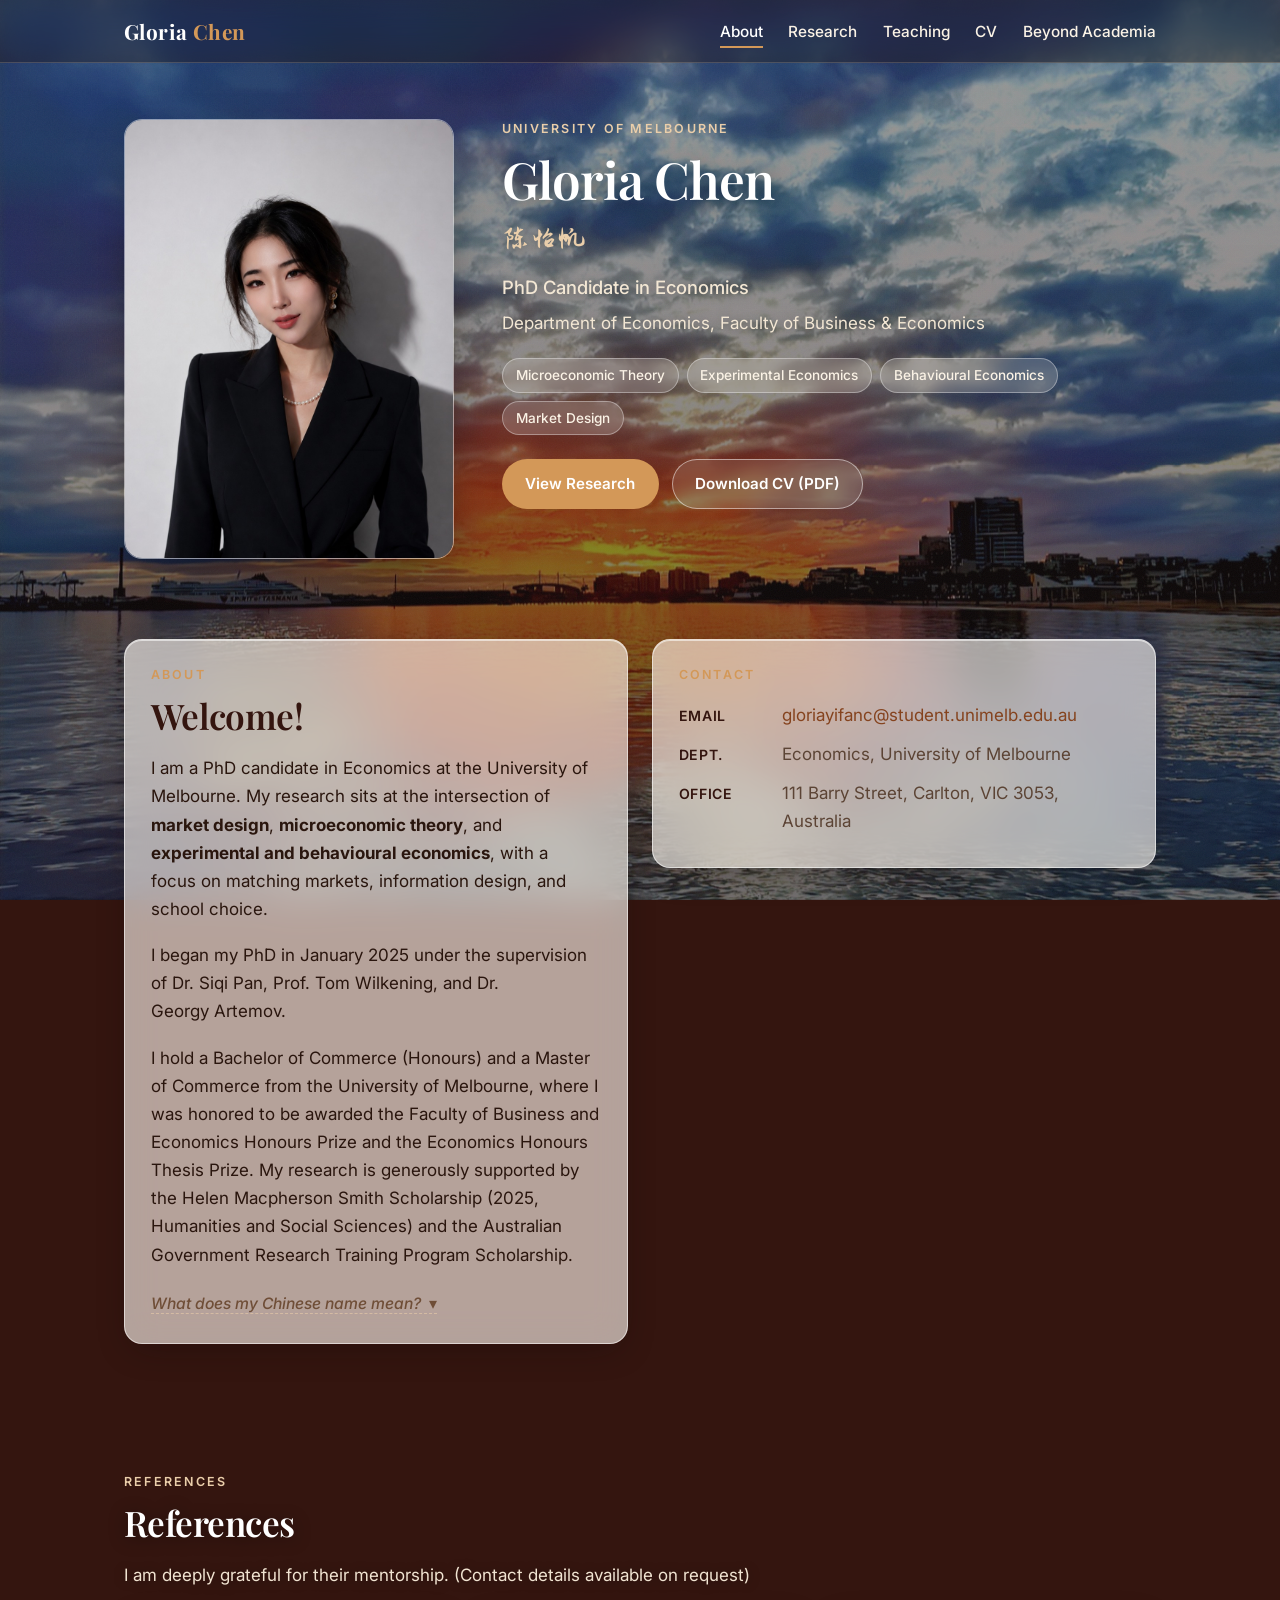
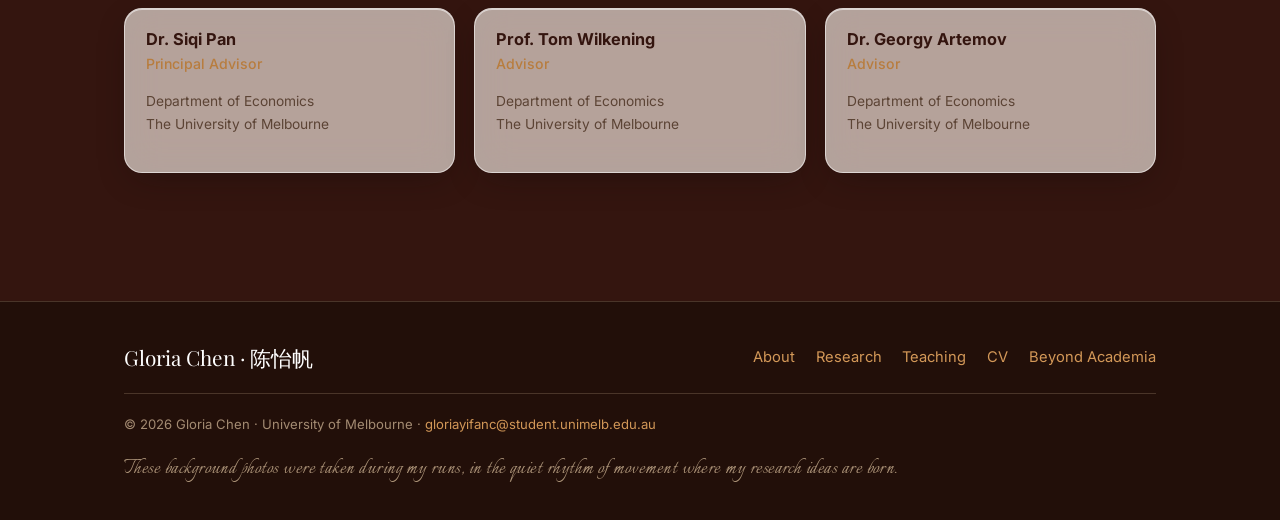
==== commit 25588b61: "Update 8th July New paper" ====
--- a/index.html
+++ b/index.html
@@ -5,6 +5,10 @@
   <meta name="viewport" content="width=device-width, initial-scale=1.0" />
   <title>Gloria Chen — Economics Ph.D Candidate</title>
   <meta name="description" content="Gloria Chen (陈怡帆) — PhD candidate in Economics at the University of Melbourne. Microeconomic theory, experimental and behavioural economics." />
+  <link rel="icon" href="favicon.ico" sizes="any" />
+  <link rel="icon" type="image/png" sizes="96x96" href="assets/favicon-96.png" />
+  <link rel="icon" type="image/png" sizes="48x48" href="assets/favicon-48.png" />
+  <link rel="apple-touch-icon" sizes="180x180" href="assets/apple-touch-icon.png" />
   <link rel="preconnect" href="https://fonts.googleapis.com" />
   <link rel="preconnect" href="https://fonts.gstatic.com" crossorigin />
   <link href="https://fonts.googleapis.com/css2?family=Playfair+Display:wght@500;600;700&family=Inter:wght@400;500;600;700&family=Zhi+Mang+Xing&family=Italianno&display=swap" rel="stylesheet" />
--- a/styles.css
+++ b/styles.css
@@ -26,7 +26,7 @@
   --glass-bg-strong: rgba(255, 250, 244, 0.78);
   --glass-border: rgba(255, 255, 255, 0.55);
   --glass-blur: blur(18px) saturate(140%);
-  --glass-shadow: 0 10px 34px -10px rgba(20, 12, 12, 0.45);
+  --glass-shadow: 0 10px 34px -10px rgba(20, 12, 12, 0.45), inset 0 1px 0 rgba(255, 255, 255, 0.55);
 
   --dark-glass: rgba(34, 18, 12, 0.46);
   --dark-glass-border: rgba(255, 224, 190, 0.22);
@@ -42,6 +42,24 @@
 
 * { box-sizing: border-box; }
 html { scroll-behavior: smooth; }
+
+/* Accessible keyboard focus — visible ring on all interactive elements */
+:focus-visible {
+  outline: 2px solid var(--whiskey);
+  outline-offset: 3px;
+  border-radius: 4px;
+}
+:focus:not(:focus-visible) { outline: none; }
+
+/* Respect users who prefer reduced motion */
+@media (prefers-reduced-motion: reduce) {
+  *, *::before, *::after {
+    animation-duration: 0.001ms !important;
+    animation-iteration-count: 1 !important;
+    transition-duration: 0.001ms !important;
+    scroll-behavior: auto !important;
+  }
+}
 
 body {
   margin: 0;
@@ -69,7 +87,10 @@
   position: fixed;
   inset: 0;
   z-index: -1;
-  background: linear-gradient(180deg, rgba(20, 12, 12, 0.42), rgba(20, 12, 12, 0.6));
+  background:
+    url("data:image/svg+xml,%3Csvg xmlns='http://www.w3.org/2000/svg' width='180' height='180'%3E%3Cfilter id='n'%3E%3CfeTurbulence type='fractalNoise' baseFrequency='0.85' numOctaves='2' stitchTiles='stitch'/%3E%3C/filter%3E%3Crect width='100%25' height='100%25' filter='url(%23n)' opacity='0.05'/%3E%3C/svg%3E") repeat,
+    linear-gradient(180deg, rgba(20, 12, 12, 0.42), rgba(20, 12, 12, 0.6));
+  background-size: 180px 180px, cover;
 }
 body.page-home::before     { background-image: url("assets/bg_Home.jpg"); }
 body.page-research::before { background-image: url("assets/bg_research.jpg"); }
@@ -83,11 +104,12 @@
   line-height: 1.18;
   font-weight: 600;
   margin: 0 0 0.5em;
-}
-h1 { font-size: clamp(2.1rem, 5vw, 3.2rem); }
-h2 { font-size: clamp(1.6rem, 3.5vw, 2.2rem); }
-h3 { font-size: 1.25rem; }
-p { margin: 0 0 1.1em; }
+  text-wrap: balance;
+}
+h1 { font-size: clamp(2.1rem, 5vw, 3.2rem); letter-spacing: -0.02em; }
+h2 { font-size: clamp(1.6rem, 3.5vw, 2.2rem); letter-spacing: -0.015em; }
+h3 { font-size: 1.25rem; letter-spacing: -0.01em; }
+p { margin: 0 0 1.1em; text-wrap: pretty; }
 
 a { color: var(--honey); text-decoration: none; transition: color var(--transition); }
 a:hover { color: var(--whiskey-dark); }
@@ -213,6 +235,7 @@
   cursor: pointer; transition: var(--transition);
 }
 .btn:hover { background: var(--honey); color: #fff; transform: translateY(-1px); }
+.btn:active { transform: translateY(1px) scale(0.98); }
 .btn--ghost {
   background: rgba(255,255,255,0.1);
   -webkit-backdrop-filter: blur(8px);
@@ -356,6 +379,42 @@
 }
 .teach-quote strong { color: var(--honey); font-style: normal; font-weight: 700; }
 
+/* ---------- Student feedback ---------- */
+.feedback-note { margin: 0.2rem 0 1.6rem; font-style: italic; color: rgba(234, 206, 170, 0.85); }
+.feedback-acc { max-width: 820px; display: flex; flex-direction: column; gap: 1rem; }
+.feedback-group {
+  background: var(--glass-bg);
+  -webkit-backdrop-filter: var(--glass-blur);
+  backdrop-filter: var(--glass-blur);
+  border: 1px solid var(--glass-border);
+  border-radius: var(--radius);
+  box-shadow: var(--glass-shadow);
+  overflow: hidden;
+}
+.feedback-group > summary {
+  list-style: none; cursor: pointer;
+  display: flex; align-items: center; justify-content: space-between;
+  padding: 1.1rem 1.5rem;
+  font-family: var(--font-display);
+  font-size: 1.15rem; font-weight: 600;
+  color: var(--coffee);
+  transition: var(--transition);
+}
+.feedback-group > summary::-webkit-details-marker { display: none; }
+.feedback-group > summary:hover { color: var(--honey); }
+.feedback-group__chev { transition: transform var(--transition); font-size: 0.9rem; color: var(--whiskey); }
+.feedback-group[open] > summary .feedback-group__chev { transform: rotate(180deg); }
+.feedback-group__body { padding: 0 1.5rem 0.6rem; }
+.feedback-quote {
+  margin: 0 0 1.1rem;
+  padding-left: 1.2rem;
+  border-left: 3px solid var(--whiskey);
+  font-style: italic;
+  line-height: 1.75;
+  color: var(--text);
+}
+.feedback-quote em { color: var(--honey); font-style: italic; }
+
 /* ---------- CV ---------- */
 .cv-section {
   margin-bottom: 1.8rem;
@@ -372,7 +431,7 @@
 .cv-entry:last-child { border-bottom: 0; }
 .cv-entry h4 { font-family: var(--font-body); font-weight: 700; margin: 0; color: var(--coffee); font-size: 1.02rem; }
 .cv-entry .sub { color: var(--text-soft); font-size: 0.92rem; }
-.cv-entry .year { color: var(--whiskey-dark); font-weight: 600; font-size: 0.9rem; white-space: nowrap; text-align: right; }
+.cv-entry .year { color: var(--whiskey-dark); font-weight: 600; font-size: 0.9rem; white-space: nowrap; text-align: right; font-variant-numeric: tabular-nums; letter-spacing: 0.01em; }
 .cv-list { columns: 2; column-gap: 2.5rem; padding-left: 1.1rem; margin: 0; }
 .cv-list li { margin-bottom: 0.5rem; break-inside: avoid; color: var(--text-soft); }
 .cv-list li strong { color: var(--coffee); }
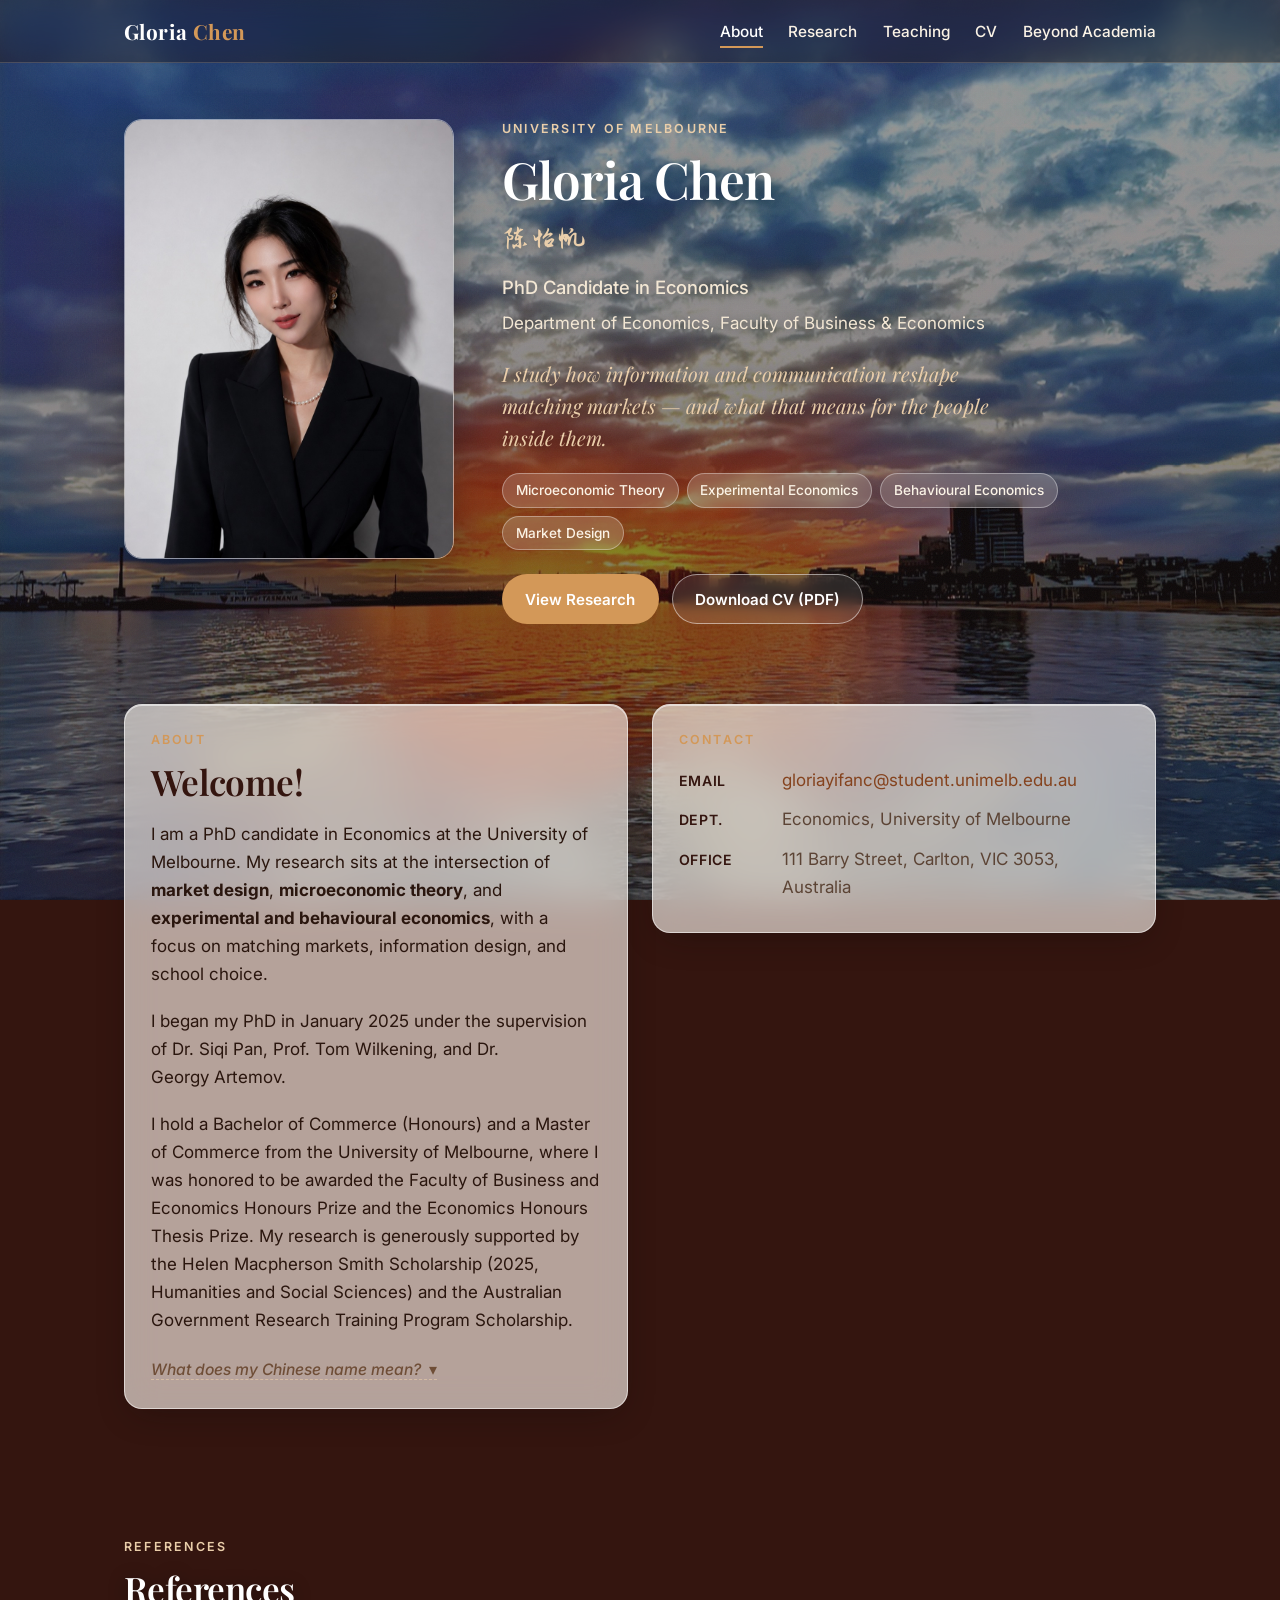
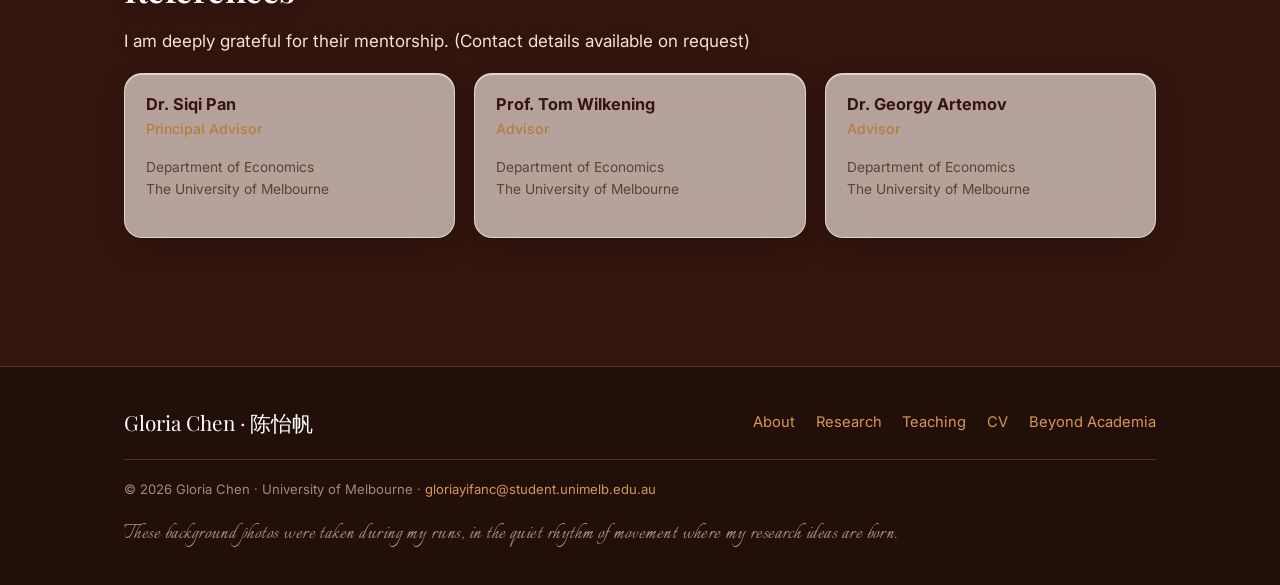
==== commit 5a67926c: "updated theme and research" ====
--- a/index.html
+++ b/index.html
@@ -5,6 +5,7 @@
   <meta name="viewport" content="width=device-width, initial-scale=1.0" />
   <title>Gloria Chen — Economics Ph.D Candidate</title>
   <meta name="description" content="Gloria Chen (陈怡帆) — PhD candidate in Economics at the University of Melbourne. Microeconomic theory, experimental and behavioural economics." />
+  <link rel="icon" type="image/svg+xml" href="assets/icon.svg" />
   <link rel="icon" href="favicon.ico" sizes="any" />
   <link rel="icon" type="image/png" sizes="96x96" href="assets/favicon-96.png" />
   <link rel="icon" type="image/png" sizes="48x48" href="assets/favicon-48.png" />
@@ -21,7 +22,7 @@
       <a class="nav__brand" href="index.html">Gloria <span>Chen</span></a>
       <button class="nav__toggle" aria-label="Toggle navigation"><span></span><span></span><span></span></button>
       <ul class="nav__links">
-        <li><a href="index.html">About</a></li>
+        <li><a class="active" href="index.html">About</a></li>
         <li><a href="research.html">Research</a></li>
         <li><a href="teaching.html">Teaching</a></li>
         <li><a href="cv.html">CV</a></li>
@@ -41,6 +42,7 @@
           <p class="hero__zhname zh">陈怡帆</p>
           <p class="hero__role">PhD Candidate in Economics</p>
           <p class="hero__affil">Department of Economics, Faculty of Business &amp; Economics</p>
+          <p class="hero__statement">I study how information and communication reshape matching markets — and what that means for the people inside them.</p>
           <div class="tag-row">
             <span class="tag">Microeconomic Theory</span>
             <span class="tag">Experimental Economics</span>
--- a/styles.css
+++ b/styles.css
@@ -593,3 +593,155 @@
   .nav__links a { display: block; padding: 0.85rem 1.5rem; border-top: 1px solid rgba(255,224,190,0.12); }
   .nav__links a::after { display: none; }
 }
+
+/* =========================================================
+   Research: illustrated mechanism card
+   (When Words Move Rankings — flip-card back face)
+   ========================================================= */
+
+/* Grid-stacked faces: card height follows content on every viewport */
+.flip--mechanism .flip__inner { display: grid; min-height: 240px; }
+.flip--mechanism .flip__face { position: relative; inset: auto; grid-area: 1 / 1; }
+.flip--mechanism .flip__face--back { padding: 1.6rem 1.8rem 1.5rem; }
+
+.mmk {
+  display: grid;
+  grid-template-columns: 1fr 1.1fr 1fr;
+  margin: 0.5rem 0 1.1rem;
+}
+.mmk p { margin: 0; }
+.mmk__step {
+  display: flex; flex-direction: column; align-items: center; text-align: center;
+  padding: 0.4rem 1rem 0.6rem;
+  border-left: 1px solid rgba(255, 224, 190, 0.16);
+}
+.mmk__step:first-child { border-left: 0; }
+.mmk__title {
+  font-size: 0.66rem; text-transform: uppercase; letter-spacing: 0.16em;
+  color: var(--champagne); opacity: 0.75;
+  margin: 0.35rem 0 1rem !important;
+}
+.mmk__list { display: flex; flex-direction: column; gap: 0.45rem; width: 100%; max-width: 9.5rem; }
+.mmk-chip {
+  display: flex; align-items: center; gap: 0.6rem;
+  border: 1px solid rgba(234, 206, 170, 0.35); border-radius: 8px;
+  padding: 0.3rem 0.7rem;
+  font-size: 0.82rem; color: var(--champagne);
+  background: rgba(234, 206, 170, 0.05);
+}
+.mmk-chip .rank {
+  font-family: var(--font-display); font-style: italic;
+  font-size: 0.78rem; color: rgba(234, 206, 170, 0.55);
+  width: 0.65rem; flex-shrink: 0;
+}
+.mmk-chip--hot {
+  border-color: var(--whiskey); background: rgba(211, 152, 88, 0.18); color: #fff;
+  box-shadow: 0 0 0 1px rgba(211, 152, 88, 0.25), 0 6px 18px -8px rgba(211, 152, 88, 0.55);
+}
+.mmk-chip--hot .rank { color: var(--whiskey); }
+
+/* The reported list re-sorts itself once the card is revealed */
+.flip--mechanism.flipped .mmk__list--after .mmk-chip--hot {
+  animation: mmkRise 0.7s cubic-bezier(0.22, 1, 0.36, 1) 0.55s both;
+}
+.flip--mechanism.flipped .mmk__list--after .mmk-chip:not(.mmk-chip--hot) {
+  animation: mmkSettle 0.7s cubic-bezier(0.22, 1, 0.36, 1) 0.55s both;
+}
+@keyframes mmkRise { from { transform: translateY(4.6rem); opacity: 0.3; } to { transform: translateY(0); opacity: 1; } }
+@keyframes mmkSettle { from { transform: translateY(-2.3rem); } to { transform: translateY(0); } }
+
+.mmk__match {
+  display: flex; align-items: center; gap: 0.45rem;
+  margin-top: 1rem !important;
+  font-size: 0.78rem; color: var(--champagne);
+}
+.mmk__match .dot {
+  width: 6px; height: 6px; border-radius: 50%; flex-shrink: 0;
+  border: 1px solid rgba(234, 206, 170, 0.8);
+}
+.mmk__match .dot--hot { background: var(--whiskey); border-color: var(--whiskey); }
+.mmk__tag {
+  font-family: var(--font-display); font-style: italic;
+  font-size: 0.82rem; color: rgba(234, 206, 170, 0.6);
+  margin-top: 0.25rem !important;
+}
+.mmk__tag--hot { color: var(--whiskey); }
+
+.mmk__flow {
+  display: flex; align-items: center; justify-content: center; gap: 0.5rem;
+  width: 100%; margin: 1.7rem 0 1.2rem;
+}
+.mmk__flow .who { font-size: 0.78rem; color: var(--champagne); white-space: nowrap; }
+.mmk__wire { flex: 0 1 2.6rem; min-width: 1.1rem; border-top: 1px dashed rgba(234, 206, 170, 0.5); position: relative; }
+.mmk__wire--arrow::after {
+  content: ""; position: absolute; right: -1px; top: -3.5px;
+  border-left: 5px solid rgba(234, 206, 170, 0.75);
+  border-top: 3px solid transparent; border-bottom: 3px solid transparent;
+}
+.mmk__env { color: var(--whiskey); flex-shrink: 0; }
+
+.mmk__coretext {
+  margin: 0;
+  padding-top: 0.9rem;
+  border-top: 1px solid rgba(255, 224, 190, 0.16);
+  font-size: 0.86rem; line-height: 1.6; color: #e9d7bf;
+  max-width: 62ch;
+  text-wrap: pretty;
+}
+.mmk__coretext em { font-style: normal; font-weight: 600; color: var(--whiskey); }
+
+@media (max-width: 640px) {
+  .mmk, .mmk--quad { grid-template-columns: 1fr; }
+  .mmk__step, .mmk--quad .mmk__step { border-left: 0 !important; border-top: 1px solid rgba(255, 224, 190, 0.16); padding: 1rem 0.2rem 0.9rem; }
+  .mmk__step:first-child { border-top: 0; padding-top: 0.4rem; }
+  .mmk__flow, .mmk--quad .mmk__flow { margin: 1rem 0 0.8rem; }
+}
+
+/* Centered front face — shared by all research flip cards */
+.flip__face--front-centered { align-items: center; text-align: center; }
+.flip__face--front-centered .flip__btn { align-self: center; }
+.mmk__motif { color: var(--whiskey); opacity: 0.45; margin-bottom: 1.3rem; }
+
+/* Front-face takeaway quote */
+.flip__quote {
+  font-family: var(--font-display); font-style: italic;
+  font-size: clamp(1.05rem, 2vw, 1.22rem); line-height: 1.55;
+  color: var(--coffee);
+  max-width: 36ch;
+  margin: 0.7rem 0 0.5rem !important;
+}
+.flip__quote-sub {
+  font-size: 0.92rem; color: var(--text-soft);
+  max-width: 44ch; margin: 0 !important;
+}
+
+/* Four-phase quadrant layout */
+.mmk--quad { grid-template-columns: 1fr 1fr; }
+.mmk--quad .mmk__step { border-left: 0; padding: 1rem 1.1rem 1.2rem; }
+.mmk--quad .mmk__step:nth-child(even) { border-left: 1px solid rgba(255, 224, 190, 0.16); }
+.mmk--quad .mmk__step:nth-child(n+3) { border-top: 1px solid rgba(255, 224, 190, 0.16); }
+.mmk--quad .mmk__title { margin-top: 0 !important; }
+.mmk--quad .mmk__flow { margin: 1.4rem 0 1rem; }
+
+/* Designer objectives: held in theory, struck in practice */
+.mmk__objs { display: flex; flex-direction: column; gap: 0.35rem; margin-top: 0.8rem; }
+.mmk__obj {
+  display: inline-flex; align-items: center; justify-content: center; gap: 0.45rem;
+  font-size: 0.78rem; color: rgba(234, 206, 170, 0.8);
+}
+.mmk__obj .mark { color: var(--whiskey); font-size: 0.72rem; }
+.mmk__obj--fail { color: rgba(234, 206, 170, 0.5); }
+.mmk__obj--fail s { text-decoration-color: rgba(211, 152, 88, 0.75); }
+
+/* =========================================================
+   Home: hero research statement
+   ========================================================= */
+
+.hero__statement {
+  font-family: var(--font-display); font-style: italic;
+  font-size: clamp(1.05rem, 2.2vw, 1.25rem); line-height: 1.6;
+  color: var(--champagne);
+  max-width: 48ch;
+  margin: 0 0 1.2rem;
+  text-shadow: 0 1px 12px rgba(0, 0, 0, 0.45);
+}
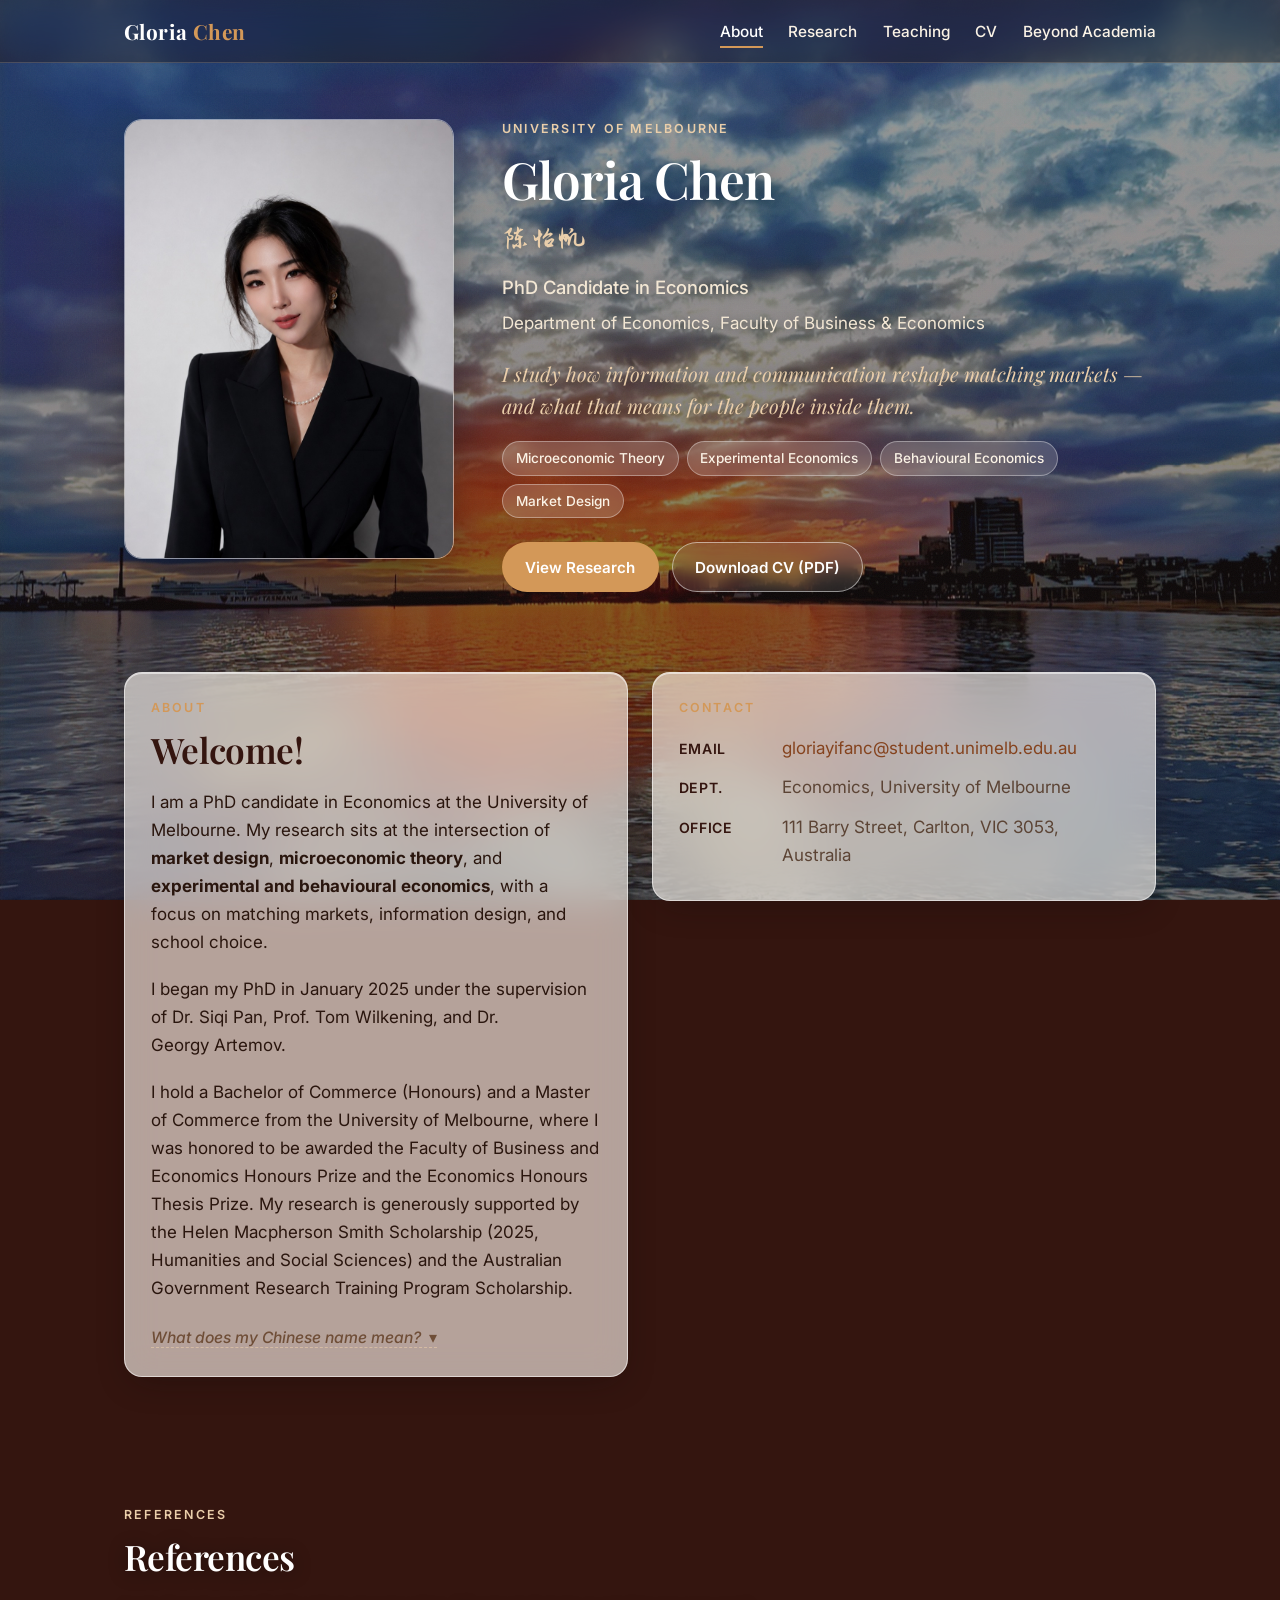
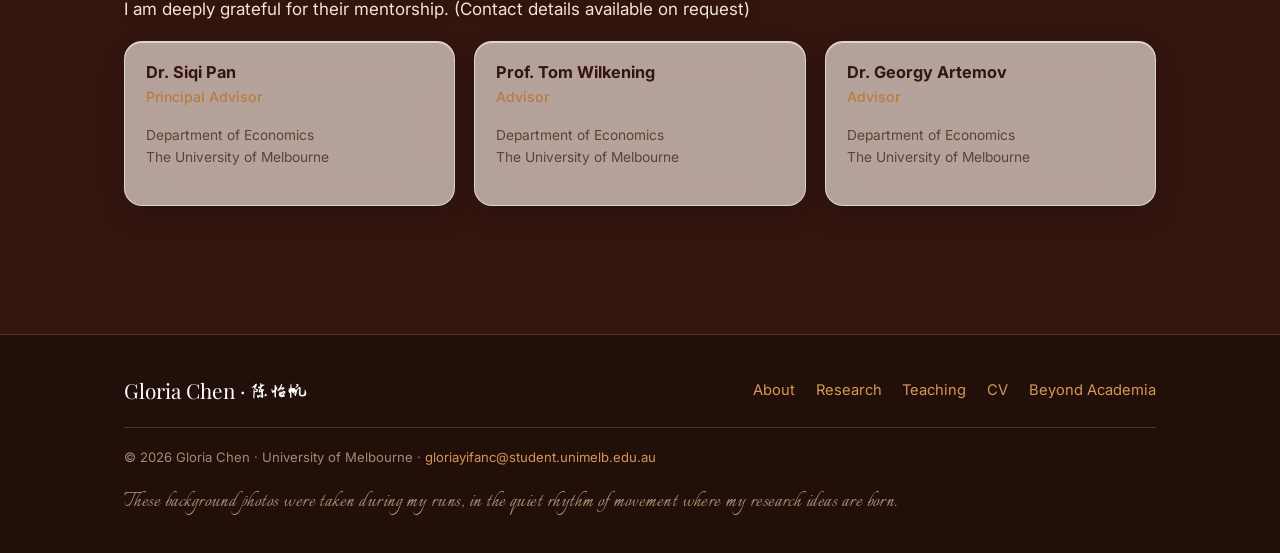
==== commit 247e3ce0: "Change in style" ====
--- a/index.html
+++ b/index.html
@@ -12,7 +12,7 @@
   <link rel="apple-touch-icon" sizes="180x180" href="assets/apple-touch-icon.png" />
   <link rel="preconnect" href="https://fonts.googleapis.com" />
   <link rel="preconnect" href="https://fonts.gstatic.com" crossorigin />
-  <link href="https://fonts.googleapis.com/css2?family=Playfair+Display:wght@500;600;700&family=Inter:wght@400;500;600;700&family=Zhi+Mang+Xing&family=Italianno&display=swap" rel="stylesheet" />
+  <link href="https://fonts.googleapis.com/css2?family=Playfair+Display:wght@500;600;700&family=Inter:wght@400;500;600;700&family=Zhi+Mang+Xing&family=Long+Cang&family=Italianno&display=swap" rel="stylesheet" />
   <link rel="stylesheet" href="styles.css" />
 </head>
 <body class="page-home">
--- a/styles.css
+++ b/styles.css
@@ -31,9 +31,9 @@
   --dark-glass: rgba(34, 18, 12, 0.46);
   --dark-glass-border: rgba(255, 224, 190, 0.22);
 
-  --font-display: "Playfair Display", Georgia, "Times New Roman", serif;
-  --font-body: "Inter", -apple-system, BlinkMacSystemFont, "Segoe UI", sans-serif;
-  --font-zh: "Zhi Mang Xing", "Xingkai TC", "STXingkai", "STSong", "Songti SC", "SimSun", serif;
+  --font-display: "Playfair Display", Georgia, "Times New Roman", var(--font-zh);
+  --font-body: "Inter", -apple-system, BlinkMacSystemFont, "Segoe UI", var(--font-zh);
+  --font-zh: "Zhi Mang Xing", "Long Cang", "Xingkai TC", "STXingkai", "STSong", "Songti SC", "SimSun", serif;
 
   --maxw: 1080px;
   --radius: 18px;
@@ -291,7 +291,7 @@
 /* ---------- Section headings on glass pages ---------- */
 .section > .container > .eyebrow { color: var(--champagne); }
 .section > .container > h2 { color: #fff; text-shadow: 0 2px 18px rgba(0,0,0,0.45); }
-.section > .container > p.lead { color: #f1e4d2; text-shadow: 0 1px 12px rgba(0,0,0,0.4); max-width: 700px; }
+.section > .container > p.lead { color: #f1e4d2; text-shadow: 0 1px 12px rgba(0,0,0,0.4); }
 
 /* ---------- References ---------- */
 .ref-grid { display: grid; grid-template-columns: repeat(auto-fit, minmax(220px, 1fr)); gap: 1.2rem; }
@@ -333,11 +333,18 @@
 
 /* Flip card (research) */
 .flip { perspective: 1600px; margin-top: 1.4rem; }
-.flip__inner { position: relative; width: 100%; min-height: 240px; transition: transform 0.7s cubic-bezier(0.4,0.2,0.2,1); transform-style: preserve-3d; cursor: pointer; }
+.flip__inner { display: grid; width: 100%; min-height: 240px; transition: transform 0.7s cubic-bezier(0.4,0.2,0.2,1); transform-style: preserve-3d; cursor: pointer; }
 .flip.flipped .flip__inner { transform: rotateY(180deg); }
-.flip__face { position: absolute; inset: 0; backface-visibility: hidden; -webkit-backface-visibility: hidden; border-radius: 14px; padding: 1.5rem 1.6rem; display: flex; flex-direction: column; justify-content: center; }
+.flip__face { position: relative; grid-area: 1 / 1; backface-visibility: hidden; -webkit-backface-visibility: hidden; border-radius: 14px; padding: 1.5rem 1.6rem; display: flex; flex-direction: column; justify-content: center; }
 .flip__face--front { background: rgba(211, 152, 88, 0.16); border: 1px solid rgba(255,255,255,0.4); }
-.flip__face--back { background: rgba(34, 18, 12, 0.82); color: var(--champagne); transform: rotateY(180deg); border: 1px solid rgba(255,224,190,0.25); }
+.flip__face--back {
+  background: rgba(34, 18, 12, 0.82); color: var(--champagne); transform: rotateY(180deg); border: 1px solid rgba(255,224,190,0.25);
+  /* Collapsed while the front shows; expands with the flip so the back is never clipped */
+  max-height: 290px;
+  overflow: hidden;
+  transition: max-height 0.9s cubic-bezier(0.4, 0.2, 0.2, 1);
+}
+.flip.flipped .flip__face--back { max-height: 2600px; }
 .flip__face--back h4 { color: var(--whiskey); }
 .flip__face--back ul { margin: 0; padding-left: 1.1rem; }
 .flip__face--back li { margin-bottom: 0.6rem; line-height: 1.5; }
@@ -381,7 +388,7 @@
 
 /* ---------- Student feedback ---------- */
 .feedback-note { margin: 0.2rem 0 1.6rem; font-style: italic; color: rgba(234, 206, 170, 0.85); }
-.feedback-acc { max-width: 820px; display: flex; flex-direction: column; gap: 1rem; }
+.feedback-acc { display: flex; flex-direction: column; gap: 1rem; }
 .feedback-group {
   background: var(--glass-bg);
   -webkit-backdrop-filter: var(--glass-blur);
@@ -438,68 +445,97 @@
 
 /* ---------- Page header ---------- */
 .page-head { padding: 3rem 0 1rem; }
-.page-head p { max-width: 720px; }
-
-/* ---------- Fun: intro animation ---------- */
+.page-head p { max-width: none; }
+
+/* ---------- Fun: ink-wash mountains on rice paper ---------- */
 .intro {
   position: fixed;
   inset: 0;
   z-index: 200;
   display: flex;
-  flex-direction: column;
   align-items: center;
   justify-content: center;
-  gap: 1.4rem;
   text-align: center;
   padding: 2rem;
-  background: radial-gradient(circle at 50% 35%, #3a1d10 0%, #1c0f0a 70%, #120a07 100%);
-  transition: opacity 0.8s ease, visibility 0.8s ease;
+  overflow: hidden;
+  background:
+    url("data:image/svg+xml,%3Csvg xmlns='http://www.w3.org/2000/svg' width='180' height='180'%3E%3Cfilter id='n'%3E%3CfeTurbulence type='fractalNoise' baseFrequency='0.85' numOctaves='2' stitchTiles='stitch'/%3E%3C/filter%3E%3Crect width='100%25' height='100%25' filter='url(%23n)' opacity='0.07'/%3E%3C/svg%3E") repeat,
+    radial-gradient(ellipse at 50% 18%, #fbf5e6 0%, #f3e9d2 58%, #e6d6b7 100%);
+  background-size: 180px 180px, cover;
+  transition: opacity 0.9s ease, visibility 0.9s ease;
 }
 .intro.intro--done { opacity: 0; visibility: hidden; pointer-events: none; }
-.intro__scene { width: min(420px, 80vw); }
-.intro__sea { animation: seaBob 2.4s ease-in-out infinite; transform-origin: center; }
-@keyframes seaBob { 0%,100% { transform: translateY(0); } 50% { transform: translateY(5px); } }
-.intro__boat { animation: sail 3s ease-in-out forwards; transform-origin: center; }
-@keyframes sail {
-  0%   { transform: translateX(-180px) rotate(-6deg); opacity: 0; }
-  25%  { opacity: 1; }
-  50%  { transform: translateX(0) rotate(4deg); }
-  75%  { transform: translateX(0) rotate(-3deg); }
-  100% { transform: translateX(40px) rotate(2deg); opacity: 1; }
-}
-.intro__quote {
-  color: var(--cream);
-  font-family: var(--font-display);
-  font-style: italic;
-  font-size: clamp(1.15rem, 3.4vw, 1.7rem);
-  max-width: 620px;
+.intro.intro--done .intro__content { transform: translateY(-14px); }
+
+/* Ink-wash mountains, mist, birds, one far sail */
+.intro__shan {
+  position: absolute;
+  left: 0; right: 0; bottom: 0;
+  width: 100%;
+  height: min(46vh, 420px);
   opacity: 0;
-  animation: introFade 0.9s ease forwards;
-  animation-delay: 0.5s;
-  text-shadow: 0 2px 20px rgba(0,0,0,0.6);
-}
-.intro__zh {
+  animation: shanRise 1.7s ease 0.05s forwards;
+  pointer-events: none;
+}
+@keyframes shanRise { from { opacity: 0; transform: translateY(26px); } to { opacity: 1; transform: none; } }
+.shan { fill: #43332a; }
+.shan--far  { opacity: 0.14; }
+.shan--mid  { opacity: 0.22; }
+.shan--near { opacity: 0.34; }
+.shan-birds { stroke: #43332a; stroke-width: 2.4; opacity: 0.38; }
+.shan-sail  { fill: #43332a; opacity: 0; animation: sailFade 1.6s ease 2.2s forwards; }
+@keyframes sailFade { to { opacity: 0.3; } }
+
+.intro__content { position: relative; max-width: 92vw; transition: transform 0.9s ease; }
+
+/* English quote — calligraphy that writes itself on */
+.intro__script { margin: 0 0 1.5rem; }
+.intro__script-line {
+  display: block;
+  font-family: "Italianno", "Playfair Display", cursive;
+  font-size: clamp(2.2rem, 6.6vw, 3.6rem);
+  line-height: 1.18;
+  color: #2e211a;
+  clip-path: inset(-22% 100% -22% -2%);
+  animation: writeOn var(--w) cubic-bezier(0.4, 0.05, 0.45, 1) var(--d) forwards;
+}
+@keyframes writeOn { to { clip-path: inset(-22% -5% -22% -2%); } }
+
+/* The verse — each character lands like a drop of ink */
+.intro__verse {
+  margin: 0;
   font-family: var(--font-zh);
-  color: var(--champagne);
-  font-size: clamp(1.3rem, 4.5vw, 2.1rem);
-  letter-spacing: 0.08em;
+  color: #241a12;
+  font-size: clamp(1.75rem, 5.6vw, 2.6rem);
+  letter-spacing: 0.13em;
+  line-height: 1.55;
+}
+.intro__phrase { display: inline-block; white-space: nowrap; }
+.intro__char {
+  display: inline-block;
   opacity: 0;
-  animation: introFade 0.9s ease forwards;
-  animation-delay: 1.3s;
-}
-.intro__attrib { color: var(--whiskey); font-family: var(--font-zh); font-size: 1.1rem; opacity: 0; animation: introFade 0.9s ease forwards; animation-delay: 1.7s; }
-@keyframes introFade { from { opacity: 0; transform: translateY(12px); } to { opacity: 1; transform: none; } }
+  filter: blur(5px);
+  transform: scale(1.35) rotate(2deg);
+  animation: inkDrop 0.8s cubic-bezier(0.2, 0.7, 0.3, 1) calc(1.95s + var(--i) * 0.15s) forwards;
+}
+/* When the couplet wraps, the trailing comma hangs cleanly */
+.intro__char--punc { letter-spacing: 0; }
+@keyframes inkDrop {
+  55% { filter: blur(1px); }
+  to { opacity: 1; filter: blur(0); transform: none; }
+}
+
 .intro__skip {
   position: absolute; bottom: 1.6rem; right: 1.8rem;
-  background: rgba(255,255,255,0.12); color: var(--cream);
-  border: 1px solid rgba(255,255,255,0.35);
+  background: rgba(255, 252, 244, 0.55); color: #4a382a;
+  border: 1px solid rgba(74, 56, 42, 0.35);
   border-radius: 999px; padding: 0.4rem 1rem; font-size: 0.85rem; cursor: pointer;
   -webkit-backdrop-filter: blur(8px); backdrop-filter: blur(8px);
 }
-.intro__skip:hover { background: rgba(255,255,255,0.22); }
+.intro__skip:hover { background: rgba(255, 252, 244, 0.85); }
 
 /* ---------- Fun: flip cards with photo fronts ---------- */
-.fun-intro { max-width: 700px; }
+.fun-intro { max-width: none; }
 .fun-flip-grid { display: grid; grid-template-columns: repeat(auto-fill, minmax(290px, 1fr)); gap: 1.6rem; margin-top: 2.2rem; }
 .funflip { perspective: 1600px; height: 400px; }
 .funflip__inner { position: relative; width: 100%; height: 100%; transition: transform 0.8s cubic-bezier(0.4,0.2,0.2,1); transform-style: preserve-3d; cursor: pointer; }
@@ -543,6 +579,20 @@
 .funflip__back .note { color: #e7d4bd; font-size: 0.95rem; line-height: 1.65; }
 .funflip__back .flip-back-hint { margin-top: auto; padding-top: 0.8rem; font-size: 0.78rem; color: var(--whiskey); }
 
+/* Small screens: let the card grow so the back is never clipped */
+@media (max-width: 640px) {
+  .funflip { height: auto; min-height: 400px; }
+  .funflip__inner { display: grid; height: auto; }
+  .funflip__face { position: relative; inset: auto; grid-area: 1 / 1; }
+  .funflip__front { min-height: 400px; }
+  .funflip__back {
+    max-height: 400px; overflow: hidden;
+    transition: max-height 0.8s cubic-bezier(0.4, 0.2, 0.2, 1);
+  }
+  .funflip.flipped .funflip__back { max-height: 1600px; }
+  .funflip__back ul { overflow-y: visible; }
+}
+
 /* ---------- Footer ---------- */
 .footer {
   background: rgba(20, 11, 7, 0.55);
@@ -555,7 +605,7 @@
 .footer a { color: var(--whiskey); }
 .footer a:hover { color: #fff; }
 .footer__inner { display: flex; flex-wrap: wrap; justify-content: space-between; gap: 1.5rem; align-items: center; }
-.footer__name { font-family: var(--font-display); font-size: 1.3rem; color: #fff; }
+.footer__name { font-family: var(--font-display), var(--font-zh); font-size: 1.3rem; color: #fff; }
 .footer__links { display: flex; gap: 1.3rem; list-style: none; margin: 0; padding: 0; font-size: 0.92rem; }
 .footer__copy { width: 100%; border-top: 1px solid rgba(234,206,170,0.2); padding-top: 1.2rem; margin-top: 1.2rem; font-size: 0.82rem; color: rgba(234,206,170,0.65); }
 .footer__note { width: 100%; margin: 0.4rem 0 0; font-family: "Italianno", cursive; font-size: 1.45rem; letter-spacing: 0.02em; color: rgba(234,206,170,0.7); }
@@ -600,9 +650,13 @@
    ========================================================= */
 
 /* Grid-stacked faces: card height follows content on every viewport */
-.flip--mechanism .flip__inner { display: grid; min-height: 240px; }
-.flip--mechanism .flip__face { position: relative; inset: auto; grid-area: 1 / 1; }
 .flip--mechanism .flip__face--back { padding: 1.6rem 1.8rem 1.5rem; }
+
+/* Compact front: match the height of the other flip cards */
+.flip--mechanism .mmk__motif { width: 52px; height: auto; margin-bottom: 0.8rem; }
+.flip--mechanism .flip__quote { font-size: clamp(1rem, 1.8vw, 1.15rem); margin-top: 0.45rem !important; }
+.flip--mechanism .flip__hint { margin-top: 0.8rem; }
+.flip--mechanism .flip__btn { margin-top: 0.9rem; }
 
 .mmk {
   display: grid;
@@ -685,7 +739,6 @@
   padding-top: 0.9rem;
   border-top: 1px solid rgba(255, 224, 190, 0.16);
   font-size: 0.86rem; line-height: 1.6; color: #e9d7bf;
-  max-width: 62ch;
   text-wrap: pretty;
 }
 .mmk__coretext em { font-style: normal; font-weight: 600; color: var(--whiskey); }
@@ -707,12 +760,12 @@
   font-family: var(--font-display); font-style: italic;
   font-size: clamp(1.05rem, 2vw, 1.22rem); line-height: 1.55;
   color: var(--coffee);
-  max-width: 36ch;
+  max-width: 60ch;
   margin: 0.7rem 0 0.5rem !important;
 }
 .flip__quote-sub {
   font-size: 0.92rem; color: var(--text-soft);
-  max-width: 44ch; margin: 0 !important;
+  max-width: 70ch; margin: 0 !important;
 }
 
 /* Four-phase quadrant layout */
@@ -723,6 +776,17 @@
 .mmk--quad .mmk__title { margin-top: 0 !important; }
 .mmk--quad .mmk__flow { margin: 1.4rem 0 1rem; }
 
+/* Example setup line + ranking-list labels */
+.mmk__setup {
+  font-size: 0.86rem; line-height: 1.55; color: #e9d7bf;
+  margin: 0.2rem 0 0.3rem !important;
+}
+.mmk__listlabel {
+  font-family: var(--font-display); font-style: italic;
+  font-size: 0.8rem; color: rgba(234, 206, 170, 0.65);
+  margin: -0.4rem 0 0.7rem !important;
+}
+
 /* Designer objectives: held in theory, struck in practice */
 .mmk__objs { display: flex; flex-direction: column; gap: 0.35rem; margin-top: 0.8rem; }
 .mmk__obj {
@@ -741,7 +805,7 @@
   font-family: var(--font-display); font-style: italic;
   font-size: clamp(1.05rem, 2.2vw, 1.25rem); line-height: 1.6;
   color: var(--champagne);
-  max-width: 48ch;
+  max-width: 60ch;
   margin: 0 0 1.2rem;
   text-shadow: 0 1px 12px rgba(0, 0, 0, 0.45);
 }
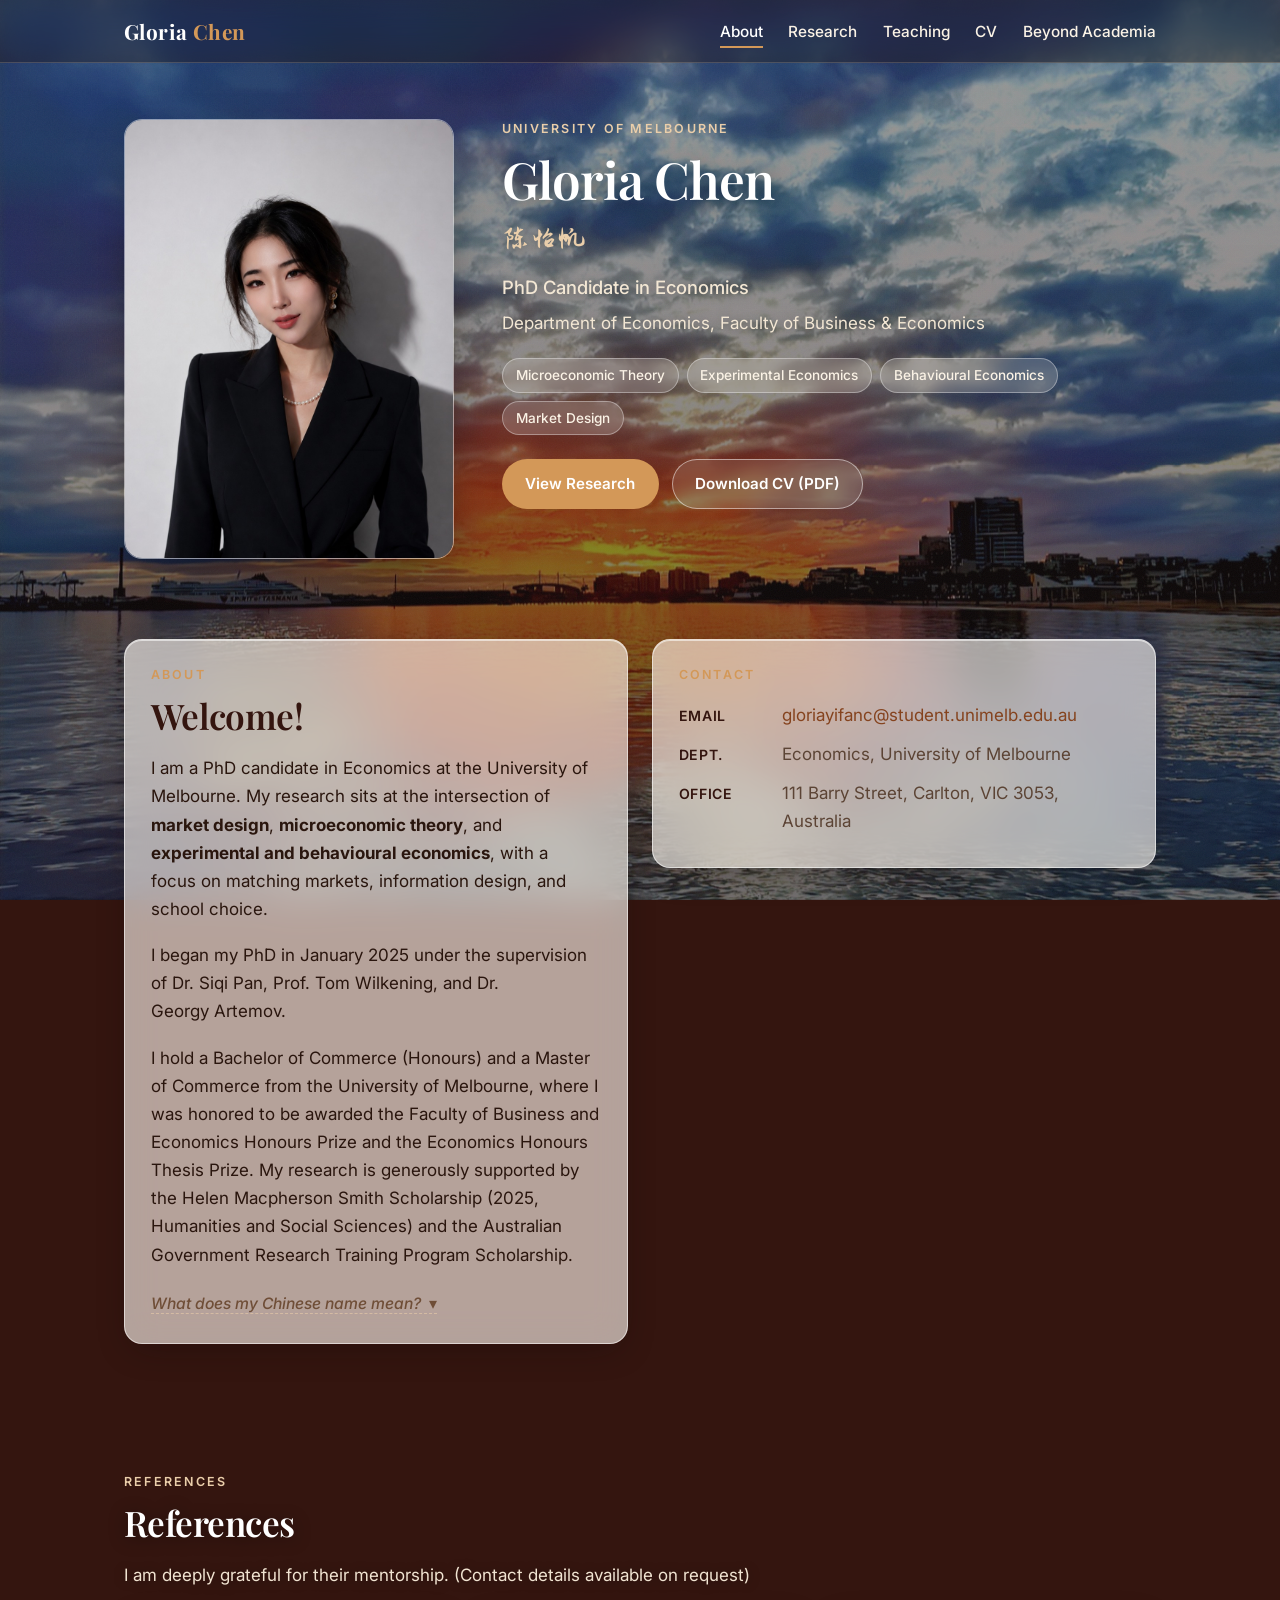
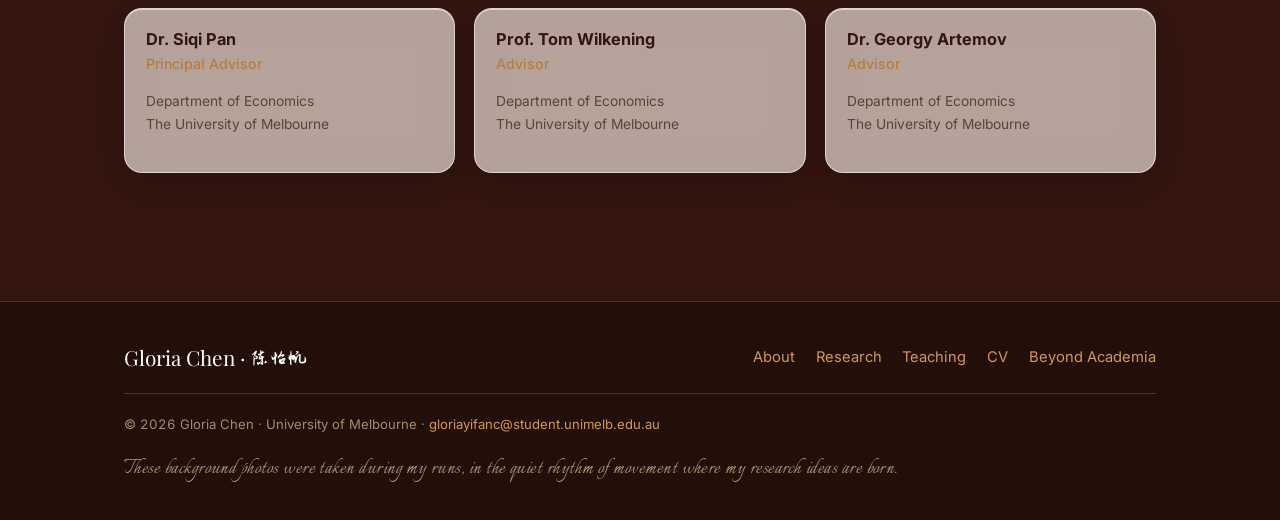
==== commit aa802d51: "Updated theme and research" ====
--- a/index.html
+++ b/index.html
@@ -5,6 +5,13 @@
   <meta name="viewport" content="width=device-width, initial-scale=1.0" />
   <title>Gloria Chen — Economics Ph.D Candidate</title>
   <meta name="description" content="Gloria Chen (陈怡帆) — PhD candidate in Economics at the University of Melbourne. Microeconomic theory, experimental and behavioural economics." />
+  <link rel="canonical" href="https://gloyifanc.github.io/gloriachen/" />
+  <meta property="og:type" content="website" />
+  <meta property="og:title" content="Gloria Chen — Economics PhD Candidate" />
+  <meta property="og:description" content="PhD candidate in Economics at the University of Melbourne. Market design, microeconomic theory, experimental and behavioural economics." />
+  <meta property="og:url" content="https://gloyifanc.github.io/gloriachen/" />
+  <meta property="og:image" content="https://gloyifanc.github.io/gloriachen/assets/profile.jpg" />
+  <meta name="twitter:card" content="summary_large_image" />
   <link rel="icon" type="image/svg+xml" href="assets/icon.svg" />
   <link rel="icon" href="favicon.ico" sizes="any" />
   <link rel="icon" type="image/png" sizes="96x96" href="assets/favicon-96.png" />
@@ -12,10 +19,11 @@
   <link rel="apple-touch-icon" sizes="180x180" href="assets/apple-touch-icon.png" />
   <link rel="preconnect" href="https://fonts.googleapis.com" />
   <link rel="preconnect" href="https://fonts.gstatic.com" crossorigin />
-  <link href="https://fonts.googleapis.com/css2?family=Playfair+Display:wght@500;600;700&family=Inter:wght@400;500;600;700&family=Zhi+Mang+Xing&family=Long+Cang&family=Italianno&display=swap" rel="stylesheet" />
+  <link href="https://fonts.googleapis.com/css2?family=Playfair+Display:wght@500;600;700&family=Inter:wght@400;500;600;700&family=Zhi+Mang+Xing&family=Italianno&display=swap" rel="stylesheet" />
   <link rel="stylesheet" href="styles.css" />
 </head>
 <body class="page-home">
+  <a class="skip-link" href="#main">Skip to content</a>
   <!-- NAV -->
   <nav class="nav">
     <div class="nav__inner">
@@ -32,7 +40,7 @@
   </nav>
 
   <!-- HERO / ABOUT -->
-  <header class="hero">
+  <header class="hero" id="main">
     <div class="container">
       <div class="hero__grid">
         <img class="hero__photo" src="assets/profile.jpg" alt="Gloria Chen" />
@@ -42,7 +50,6 @@
           <p class="hero__zhname zh">陈怡帆</p>
           <p class="hero__role">PhD Candidate in Economics</p>
           <p class="hero__affil">Department of Economics, Faculty of Business &amp; Economics</p>
-          <p class="hero__statement">I study how information and communication reshape matching markets — and what that means for the people inside them.</p>
           <div class="tag-row">
             <span class="tag">Microeconomic Theory</span>
             <span class="tag">Experimental Economics</span>
--- a/styles.css
+++ b/styles.css
@@ -337,14 +337,16 @@
 .flip.flipped .flip__inner { transform: rotateY(180deg); }
 .flip__face { position: relative; grid-area: 1 / 1; backface-visibility: hidden; -webkit-backface-visibility: hidden; border-radius: 14px; padding: 1.5rem 1.6rem; display: flex; flex-direction: column; justify-content: center; }
 .flip__face--front { background: rgba(211, 152, 88, 0.16); border: 1px solid rgba(255,255,255,0.4); }
-.flip__face--back {
-  background: rgba(34, 18, 12, 0.82); color: var(--champagne); transform: rotateY(180deg); border: 1px solid rgba(255,224,190,0.25);
-  /* Collapsed while the front shows; expands with the flip so the back is never clipped */
-  max-height: 290px;
+.flip__face--back { background: rgba(34, 18, 12, 0.82); color: var(--champagne); transform: rotateY(180deg); border: 1px solid rgba(255,224,190,0.25); }
+/* Height clamp lives on an inner wrapper, not the 3D face — Safari renders
+   backface-visibility unreliably when the rotated face itself clips overflow */
+.flip__back-inner {
+  display: flex; flex-direction: column; justify-content: center;
+  max-height: 250px;
   overflow: hidden;
   transition: max-height 0.9s cubic-bezier(0.4, 0.2, 0.2, 1);
 }
-.flip.flipped .flip__face--back { max-height: 2600px; }
+.flip.flipped .flip__back-inner { max-height: 4000px; }
 .flip__face--back h4 { color: var(--whiskey); }
 .flip__face--back ul { margin: 0; padding-left: 1.1rem; }
 .flip__face--back li { margin-bottom: 0.6rem; line-height: 1.5; }
@@ -447,7 +449,8 @@
 .page-head { padding: 3rem 0 1rem; }
 .page-head p { max-width: none; }
 
-/* ---------- Fun: ink-wash mountains on rice paper ---------- */
+/* ---------- Fun: dusk-harbour entry ---------- */
+/* Drop a photo at assets/intro_harbour.jpg and it takes over the painted sky automatically */
 .intro {
   position: fixed;
   inset: 0;
@@ -459,15 +462,25 @@
   padding: 2rem;
   overflow: hidden;
   background:
-    url("data:image/svg+xml,%3Csvg xmlns='http://www.w3.org/2000/svg' width='180' height='180'%3E%3Cfilter id='n'%3E%3CfeTurbulence type='fractalNoise' baseFrequency='0.85' numOctaves='2' stitchTiles='stitch'/%3E%3C/filter%3E%3Crect width='100%25' height='100%25' filter='url(%23n)' opacity='0.07'/%3E%3C/svg%3E") repeat,
-    radial-gradient(ellipse at 50% 18%, #fbf5e6 0%, #f3e9d2 58%, #e6d6b7 100%);
-  background-size: 180px 180px, cover;
+    url("data:image/svg+xml,%3Csvg xmlns='http://www.w3.org/2000/svg' width='180' height='180'%3E%3Cfilter id='n'%3E%3CfeTurbulence type='fractalNoise' baseFrequency='0.85' numOctaves='2' stitchTiles='stitch'/%3E%3C/filter%3E%3Crect width='100%25' height='100%25' filter='url(%23n)' opacity='0.05'/%3E%3C/svg%3E") repeat,
+    url("assets/intro_harbour.jpg") center / cover no-repeat,
+    radial-gradient(ellipse 70% 32% at 24% 58%, rgba(255, 205, 118, 0.85) 0%, rgba(255, 190, 105, 0.35) 45%, transparent 72%),
+    linear-gradient(180deg,
+      #2a5da8 0%,
+      #3f7ac2 26%,
+      #6f9fd4 44%,
+      #d9c08d 56%,
+      #b08050 60%,
+      #23456b 63%,
+      #1b3757 76%,
+      #12263f 100%);
+  background-size: 180px 180px, cover, cover, cover;
   transition: opacity 0.9s ease, visibility 0.9s ease;
 }
 .intro.intro--done { opacity: 0; visibility: hidden; pointer-events: none; }
 .intro.intro--done .intro__content { transform: translateY(-14px); }
 
-/* Ink-wash mountains, mist, birds, one far sail */
+/* Harbour water, headland, birds, one lit sail */
 .intro__shan {
   position: absolute;
   left: 0; right: 0; bottom: 0;
@@ -478,15 +491,22 @@
   pointer-events: none;
 }
 @keyframes shanRise { from { opacity: 0; transform: translateY(26px); } to { opacity: 1; transform: none; } }
-.shan { fill: #43332a; }
-.shan--far  { opacity: 0.14; }
-.shan--mid  { opacity: 0.22; }
-.shan--near { opacity: 0.34; }
-.shan-birds { stroke: #43332a; stroke-width: 2.4; opacity: 0.38; }
-.shan-sail  { fill: #43332a; opacity: 0; animation: sailFade 1.6s ease 2.2s forwards; }
-@keyframes sailFade { to { opacity: 0.3; } }
-
-.intro__content { position: relative; max-width: 92vw; transition: transform 0.9s ease; }
+.shan { fill: #0d1f36; }
+.shan--far  { opacity: 0.45; }
+.shan--mid  { opacity: 0.65; }
+.shan--near { opacity: 0.85; }
+.shan-birds { stroke: rgba(250, 238, 214, 0.75); stroke-width: 2.4; }
+.shan-sail  { fill: #f6ead2; opacity: 0; animation: sailFade 1.6s ease 2.2s forwards; }
+@keyframes sailFade { to { opacity: 0.92; } }
+
+.intro__content {
+  position: relative;
+  max-width: 92vw;
+  padding: 2.5rem 3rem;
+  border-radius: 50%;
+  background: radial-gradient(ellipse closest-side, rgba(10, 24, 44, 0.38), rgba(10, 24, 44, 0.18) 60%, transparent 100%);
+  transition: transform 0.9s ease;
+}
 
 /* English quote — calligraphy that writes itself on */
 .intro__script { margin: 0 0 1.5rem; }
@@ -495,7 +515,8 @@
   font-family: "Italianno", "Playfair Display", cursive;
   font-size: clamp(2.2rem, 6.6vw, 3.6rem);
   line-height: 1.18;
-  color: #2e211a;
+  color: #fdf4e0;
+  text-shadow: 0 2px 26px rgba(8, 20, 40, 0.65);
   clip-path: inset(-22% 100% -22% -2%);
   animation: writeOn var(--w) cubic-bezier(0.4, 0.05, 0.45, 1) var(--d) forwards;
 }
@@ -504,11 +525,12 @@
 /* The verse — each character lands like a drop of ink */
 .intro__verse {
   margin: 0;
-  font-family: var(--font-zh);
-  color: #241a12;
+  font-family: "Long Cang", var(--font-zh);
+  color: #fff6e2;
   font-size: clamp(1.75rem, 5.6vw, 2.6rem);
   letter-spacing: 0.13em;
   line-height: 1.55;
+  text-shadow: 0 1px 4px rgba(8, 20, 40, 0.55), 0 3px 22px rgba(8, 20, 40, 0.65);
 }
 .intro__phrase { display: inline-block; white-space: nowrap; }
 .intro__char {
@@ -527,12 +549,14 @@
 
 .intro__skip {
   position: absolute; bottom: 1.6rem; right: 1.8rem;
-  background: rgba(255, 252, 244, 0.55); color: #4a382a;
-  border: 1px solid rgba(74, 56, 42, 0.35);
+  background: rgba(12, 26, 44, 0.45); color: #f3e7d4;
+  border: 1px solid rgba(246, 234, 210, 0.4);
   border-radius: 999px; padding: 0.4rem 1rem; font-size: 0.85rem; cursor: pointer;
   -webkit-backdrop-filter: blur(8px); backdrop-filter: blur(8px);
-}
-.intro__skip:hover { background: rgba(255, 252, 244, 0.85); }
+  transition: var(--transition);
+}
+.intro__skip:hover { background: rgba(12, 26, 44, 0.7); }
+.intro__skip:active { transform: translateY(1px) scale(0.98); }
 
 /* ---------- Fun: flip cards with photo fronts ---------- */
 .fun-intro { max-width: none; }
@@ -579,17 +603,20 @@
 .funflip__back .note { color: #e7d4bd; font-size: 0.95rem; line-height: 1.65; }
 .funflip__back .flip-back-hint { margin-top: auto; padding-top: 0.8rem; font-size: 0.78rem; color: var(--whiskey); }
 
+/* Inner wrapper carries the height clamp (Safari-safe, see .flip__back-inner) */
+.funflip__back-inner { display: flex; flex-direction: column; flex: 1; min-height: 0; }
+
 /* Small screens: let the card grow so the back is never clipped */
 @media (max-width: 640px) {
   .funflip { height: auto; min-height: 400px; }
   .funflip__inner { display: grid; height: auto; }
   .funflip__face { position: relative; inset: auto; grid-area: 1 / 1; }
   .funflip__front { min-height: 400px; }
-  .funflip__back {
-    max-height: 400px; overflow: hidden;
+  .funflip__back-inner {
+    max-height: 360px; overflow: hidden;
     transition: max-height 0.8s cubic-bezier(0.4, 0.2, 0.2, 1);
   }
-  .funflip.flipped .funflip__back { max-height: 1600px; }
+  .funflip.flipped .funflip__back-inner { max-height: 2000px; }
   .funflip__back ul { overflow-y: visible; }
 }
 
@@ -743,13 +770,6 @@
 }
 .mmk__coretext em { font-style: normal; font-weight: 600; color: var(--whiskey); }
 
-@media (max-width: 640px) {
-  .mmk, .mmk--quad { grid-template-columns: 1fr; }
-  .mmk__step, .mmk--quad .mmk__step { border-left: 0 !important; border-top: 1px solid rgba(255, 224, 190, 0.16); padding: 1rem 0.2rem 0.9rem; }
-  .mmk__step:first-child { border-top: 0; padding-top: 0.4rem; }
-  .mmk__flow, .mmk--quad .mmk__flow { margin: 1rem 0 0.8rem; }
-}
-
 /* Centered front face — shared by all research flip cards */
 .flip__face--front-centered { align-items: center; text-align: center; }
 .flip__face--front-centered .flip__btn { align-self: center; }
@@ -776,6 +796,15 @@
 .mmk--quad .mmk__title { margin-top: 0 !important; }
 .mmk--quad .mmk__flow { margin: 1.4rem 0 1rem; }
 
+/* Small screens: every phase stacks in a single column
+   (must stay AFTER the .mmk--quad base rules to win the cascade) */
+@media (max-width: 640px) {
+  .mmk, .mmk--quad { grid-template-columns: 1fr; }
+  .mmk__step, .mmk--quad .mmk__step { border-left: 0 !important; border-top: 1px solid rgba(255, 224, 190, 0.16); padding: 1rem 0.2rem 0.9rem; }
+  .mmk__step:first-child { border-top: 0; padding-top: 0.4rem; }
+  .mmk__flow, .mmk--quad .mmk__flow { margin: 1rem 0 0.8rem; }
+}
+
 /* Example setup line + ranking-list labels */
 .mmk__setup {
   font-size: 0.86rem; line-height: 1.55; color: #e9d7bf;
@@ -809,3 +838,25 @@
   margin: 0 0 1.2rem;
   text-shadow: 0 1px 12px rgba(0, 0, 0, 0.45);
 }
+
+/* =========================================================
+   Final polish: a11y skip link, pressed states, tabular years
+   ========================================================= */
+
+.skip-link {
+  position: absolute;
+  left: -9999px;
+  top: 0;
+  z-index: 300;
+  background: var(--coffee);
+  color: #fff;
+  padding: 0.7rem 1.2rem;
+  border-radius: 0 0 10px 0;
+  font-weight: 600;
+  font-size: 0.9rem;
+}
+.skip-link:focus { left: 0; }
+
+.flip__btn:active { transform: translateY(1px) scale(0.98); }
+.name-meaning__trigger:active { transform: translateY(1px); }
+.cv-entry .year, .footer__copy { font-variant-numeric: tabular-nums; }
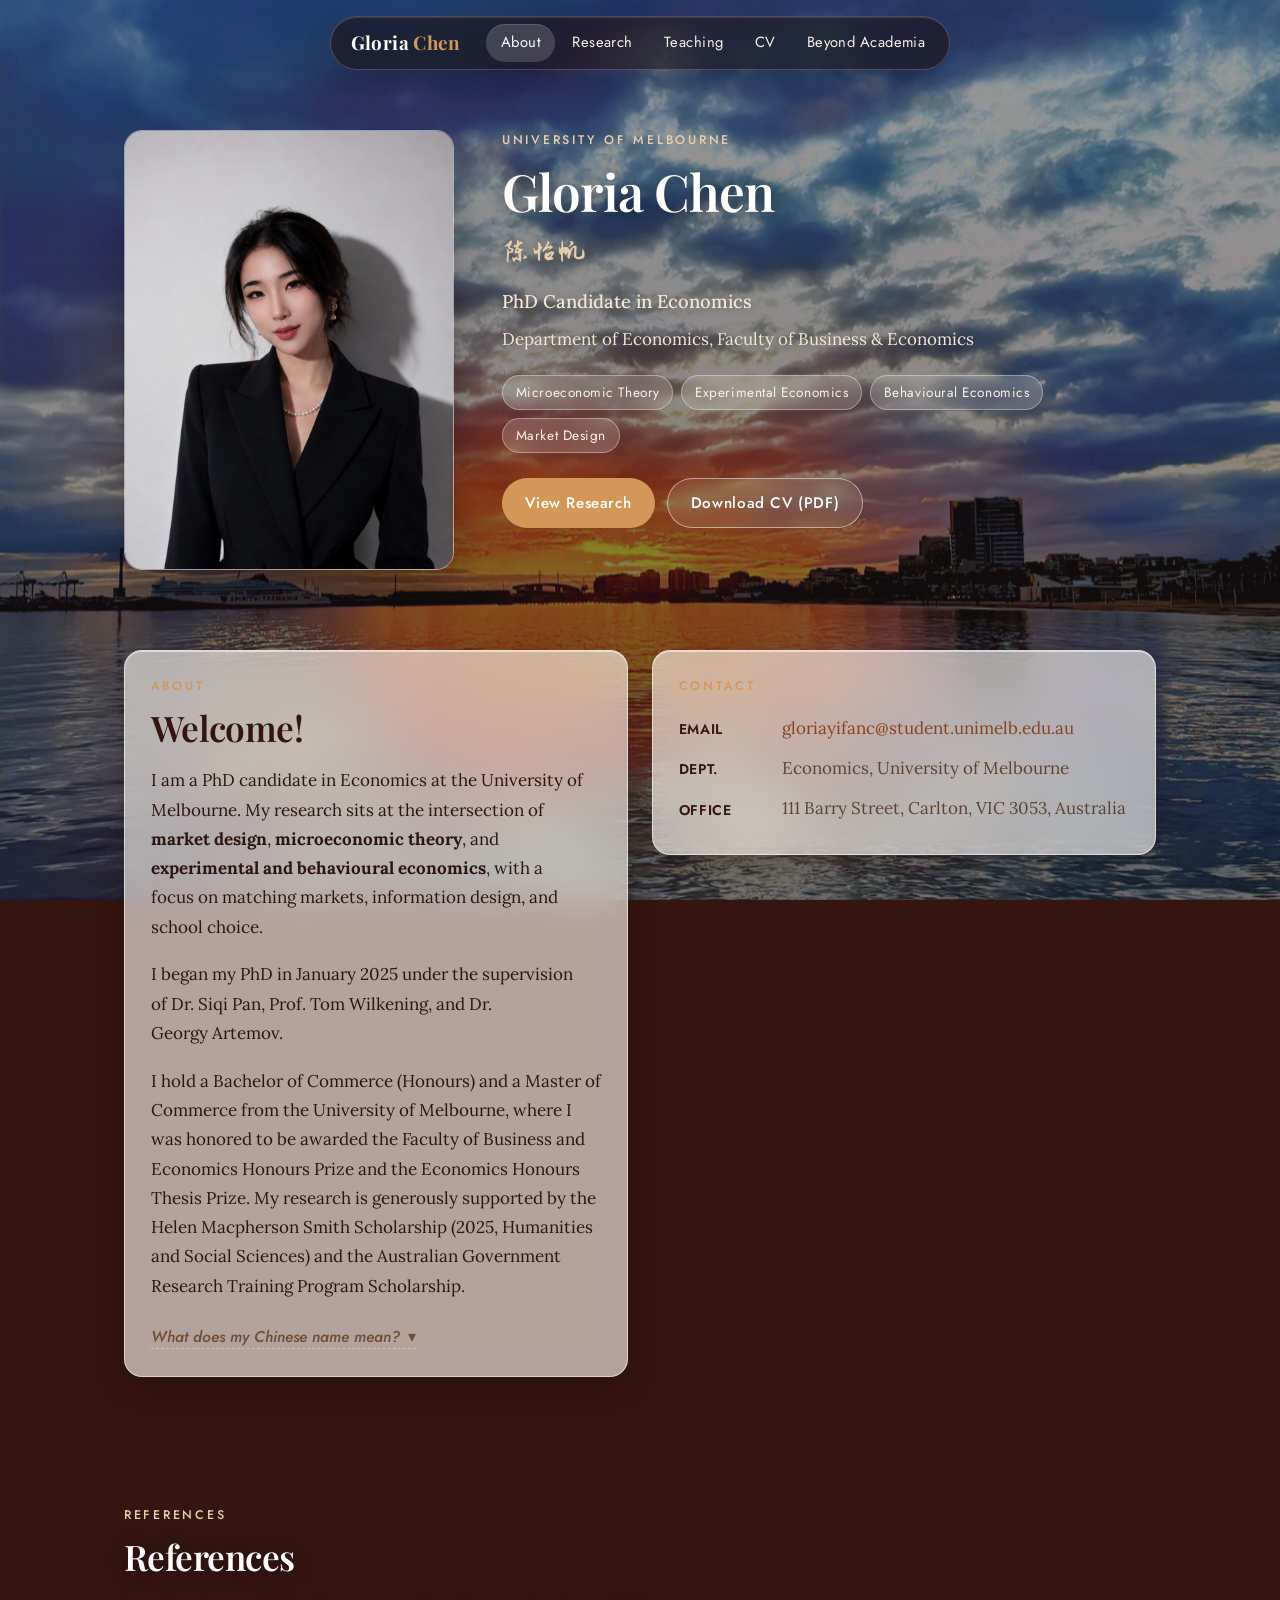
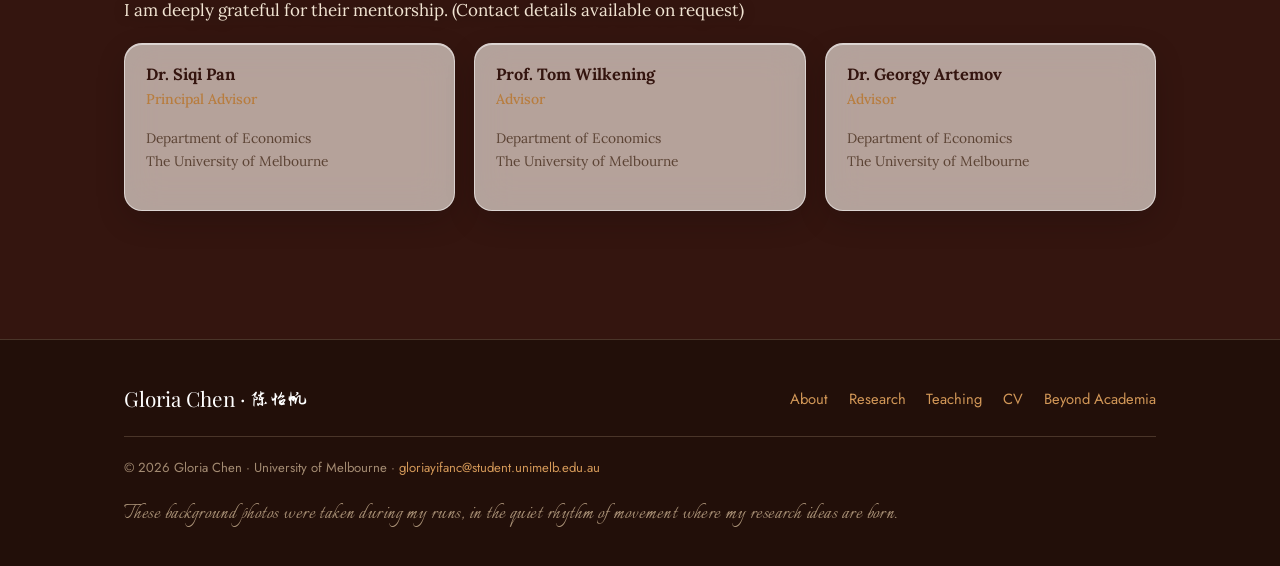
==== commit 6ebcd353: "Style changes" ====
--- a/index.html
+++ b/index.html
@@ -19,7 +19,7 @@
   <link rel="apple-touch-icon" sizes="180x180" href="assets/apple-touch-icon.png" />
   <link rel="preconnect" href="https://fonts.googleapis.com" />
   <link rel="preconnect" href="https://fonts.gstatic.com" crossorigin />
-  <link href="https://fonts.googleapis.com/css2?family=Playfair+Display:wght@500;600;700&family=Inter:wght@400;500;600;700&family=Zhi+Mang+Xing&family=Italianno&display=swap" rel="stylesheet" />
+  <link href="https://fonts.googleapis.com/css2?family=Playfair+Display:ital,wght@0,500;0,600;0,700;1,500;1,600&family=Lora:ital,wght@0,400;0,500;0,600;1,400;1,500&family=Jost:wght@300;400;500;600&family=Zhi+Mang+Xing&family=Italianno&display=swap" rel="stylesheet" />
   <link rel="stylesheet" href="styles.css" />
 </head>
 <body class="page-home">
--- a/styles.css
+++ b/styles.css
@@ -21,7 +21,7 @@
   --text-soft: #5c4435;
   --cream: #fbf3e6;
 
-  /* Glass tokens */
+  /* Glass tokens: translucent cards over the photographs */
   --glass-bg: rgba(255, 250, 244, 0.62);
   --glass-bg-strong: rgba(255, 250, 244, 0.78);
   --glass-border: rgba(255, 255, 255, 0.55);
@@ -32,12 +32,15 @@
   --dark-glass-border: rgba(255, 224, 190, 0.22);
 
   --font-display: "Playfair Display", Georgia, "Times New Roman", var(--font-zh);
-  --font-body: "Inter", -apple-system, BlinkMacSystemFont, "Segoe UI", var(--font-zh);
+  --font-body: "Lora", Georgia, "Times New Roman", var(--font-zh);
+  --font-ui: "Jost", -apple-system, BlinkMacSystemFont, "Segoe UI", sans-serif;
   --font-zh: "Zhi Mang Xing", "Long Cang", "Xingkai TC", "STXingkai", "STSong", "Songti SC", "SimSun", serif;
 
   --maxw: 1080px;
   --radius: 18px;
-  --transition: 0.25s ease;
+  --ease-out: cubic-bezier(0.32, 0.72, 0, 1);
+  --ease-spring: cubic-bezier(0.34, 1.25, 0.4, 1);
+  --transition: 0.3s var(--ease-out);
 }
 
 * { box-sizing: border-box; }
@@ -82,11 +85,13 @@
   background-position: center;
   background-repeat: no-repeat;
 }
+/* Full-bleed photo with a warm veil — the photographs own every page */
 body::after {
   content: "";
   position: fixed;
   inset: 0;
   z-index: -1;
+  pointer-events: none;
   background:
     url("data:image/svg+xml,%3Csvg xmlns='http://www.w3.org/2000/svg' width='180' height='180'%3E%3Cfilter id='n'%3E%3CfeTurbulence type='fractalNoise' baseFrequency='0.85' numOctaves='2' stitchTiles='stitch'/%3E%3C/filter%3E%3Crect width='100%25' height='100%25' filter='url(%23n)' opacity='0.05'/%3E%3C/svg%3E") repeat,
     linear-gradient(180deg, rgba(20, 12, 12, 0.42), rgba(20, 12, 12, 0.6));
@@ -139,52 +144,68 @@
   box-shadow: var(--glass-shadow);
 }
 
-/* ---------- Navbar ---------- */
+/* ---------- Navbar: floating glass island ---------- */
 .nav {
-  position: sticky;
-  top: 0;
-  z-index: 50;
-  background: rgba(40, 22, 14, 0.42);
-  -webkit-backdrop-filter: blur(16px) saturate(140%);
-  backdrop-filter: blur(16px) saturate(140%);
-  border-bottom: 1px solid rgba(255, 224, 190, 0.18);
-}
+  position: fixed;
+  top: 1rem;
+  left: 0;
+  right: 0;
+  margin-inline: auto;
+  width: max-content;
+  max-width: calc(100% - 2rem);
+  z-index: 60;
+  background: rgba(30, 17, 10, 0.58);
+  -webkit-backdrop-filter: blur(20px) saturate(150%);
+  backdrop-filter: blur(20px) saturate(150%);
+  border: 1px solid rgba(255, 224, 190, 0.22);
+  border-radius: 999px;
+  box-shadow:
+    0 18px 40px -18px rgba(10, 5, 2, 0.55),
+    inset 0 1px 0 rgba(255, 255, 255, 0.12);
+  transition: transform 0.55s var(--ease-out), opacity 0.55s var(--ease-out);
+}
+/* Reading mode: the island retires upward while scrolling down,
+   returns the moment the reader scrolls up */
+.nav.nav--hidden { transform: translateY(-160%); opacity: 0; pointer-events: none; }
 .nav__inner {
-  max-width: var(--maxw);
-  margin: 0 auto;
-  padding: 0.85rem 1.5rem;
   display: flex;
   align-items: center;
-  justify-content: space-between;
+  gap: 1.6rem;
+  padding: 0.45rem 0.6rem 0.45rem 1.25rem;
 }
 .nav__brand {
   font-family: var(--font-display);
-  font-size: 1.3rem;
+  font-size: 1.18rem;
   font-weight: 700;
   color: #fff;
   letter-spacing: 0.02em;
+  white-space: nowrap;
 }
 .nav__brand span { color: var(--whiskey); }
-.nav__links { display: flex; gap: 1.6rem; list-style: none; margin: 0; padding: 0; }
+.nav__links { display: flex; gap: 0.15rem; list-style: none; margin: 0; padding: 0; }
 .nav__links a {
+  display: inline-block;
+  font-family: var(--font-ui);
   color: var(--cream);
-  font-weight: 500;
-  font-size: 0.96rem;
-  padding: 0.3rem 0;
-  position: relative;
-}
-.nav__links a::after {
-  content: "";
-  position: absolute;
-  left: 0; bottom: -2px;
-  width: 0; height: 2px;
-  background: var(--whiskey);
-  transition: width var(--transition);
-}
-.nav__links a:hover::after, .nav__links a.active::after { width: 100%; }
-.nav__links a.active { color: #fff; }
-.nav__toggle { display: none; background: none; border: 0; cursor: pointer; padding: 0.4rem; }
-.nav__toggle span { display: block; width: 24px; height: 2px; background: var(--cream); margin: 5px 0; transition: var(--transition); }
+  font-weight: 400;
+  font-size: 0.92rem;
+  letter-spacing: 0.03em;
+  padding: 0.38rem 0.9rem;
+  border-radius: 999px;
+  transition: background var(--transition), color var(--transition);
+  white-space: nowrap;
+}
+.nav__links a:hover { background: rgba(255, 250, 244, 0.12); color: #fff; }
+.nav__links a.active {
+  background: rgba(255, 250, 244, 0.16);
+  color: #fff;
+  box-shadow: inset 0 1px 0 rgba(255, 255, 255, 0.14);
+}
+.nav__toggle { display: none; background: none; border: 0; cursor: pointer; padding: 0.55rem 0.7rem; }
+.nav__toggle span { display: block; width: 22px; height: 2px; background: var(--cream); margin: 5px 0; border-radius: 2px; transition: var(--transition); }
+
+/* Content clears the floating nav */
+body { padding-top: 4.6rem; }
 
 /* ---------- Text over photo ---------- */
 .over-photo, .page-head, .hero { color: var(--cream); }
@@ -288,10 +309,10 @@
 }
 .grid-2 { display: grid; grid-template-columns: 1fr 1fr; gap: 1.5rem; }
 
-/* ---------- Section headings on glass pages ---------- */
+/* ---------- Section headings over the photographs ---------- */
 .section > .container > .eyebrow { color: var(--champagne); }
-.section > .container > h2 { color: #fff; text-shadow: 0 2px 18px rgba(0,0,0,0.45); }
-.section > .container > p.lead { color: #f1e4d2; text-shadow: 0 1px 12px rgba(0,0,0,0.4); }
+.section > .container > h2 { color: #fff; text-shadow: 0 2px 18px rgba(0, 0, 0, 0.45); }
+.section > .container > p.lead { color: #f1e4d2; text-shadow: 0 1px 12px rgba(0, 0, 0, 0.4); }
 
 /* ---------- References ---------- */
 .ref-grid { display: grid; grid-template-columns: repeat(auto-fit, minmax(220px, 1fr)); gap: 1.2rem; }
@@ -620,13 +641,13 @@
   .funflip__back ul { overflow-y: visible; }
 }
 
-/* ---------- Footer ---------- */
+/* ---------- Footer: dark glass over the photograph ---------- */
 .footer {
   background: rgba(20, 11, 7, 0.55);
   -webkit-backdrop-filter: blur(14px); backdrop-filter: blur(14px);
-  border-top: 1px solid rgba(255,224,190,0.18);
+  border-top: 1px solid rgba(255, 224, 190, 0.18);
   color: var(--champagne);
-  padding: 2.4rem 0 2rem;
+  padding: 2.6rem 0 2rem;
   margin-top: 4rem;
 }
 .footer a { color: var(--whiskey); }
@@ -637,9 +658,27 @@
 .footer__copy { width: 100%; border-top: 1px solid rgba(234,206,170,0.2); padding-top: 1.2rem; margin-top: 1.2rem; font-size: 0.82rem; color: rgba(234,206,170,0.65); }
 .footer__note { width: 100%; margin: 0.4rem 0 0; font-family: "Italianno", cursive; font-size: 1.45rem; letter-spacing: 0.02em; color: rgba(234,206,170,0.7); }
 
-/* ---------- Reveal animation ---------- */
-.reveal { opacity: 0; transform: translateY(18px); transition: opacity 0.6s ease, transform 0.6s ease; }
-.reveal.in { opacity: 1; transform: none; }
+/* ---------- Reveal choreography: heavy fade-up with blur resolve ---------- */
+.reveal {
+  opacity: 0;
+  transform: translateY(28px);
+  filter: blur(7px);
+  transition: opacity 0.9s var(--ease-out), transform 0.9s var(--ease-out), filter 0.9s var(--ease-out);
+}
+.reveal.in { opacity: 1; transform: none; filter: none; }
+
+/* Grid children cascade in behind their parent */
+.reveal .teach-card, .reveal .ref-card, .reveal .funflip {
+  opacity: 0;
+  transform: translateY(22px);
+  transition: opacity 0.75s var(--ease-out), transform 0.75s var(--ease-out);
+}
+.reveal.in .teach-card, .reveal.in .ref-card, .reveal.in .funflip { opacity: 1; transform: none; }
+.reveal.in .teach-card:nth-child(2), .reveal.in .ref-card:nth-child(2), .reveal.in .funflip:nth-child(2) { transition-delay: 0.08s; }
+.reveal.in .teach-card:nth-child(3), .reveal.in .ref-card:nth-child(3), .reveal.in .funflip:nth-child(3) { transition-delay: 0.16s; }
+.reveal.in .teach-card:nth-child(4), .reveal.in .funflip:nth-child(4) { transition-delay: 0.24s; }
+.reveal.in .teach-card:nth-child(5), .reveal.in .funflip:nth-child(5) { transition-delay: 0.32s; }
+.reveal.in .teach-card:nth-child(6), .reveal.in .funflip:nth-child(6) { transition-delay: 0.4s; }
 
 /* ---------- Misc ---------- */
 .contact-list { list-style: none; padding: 0; margin: 0; }
@@ -657,18 +696,38 @@
   .cv-entry .year { text-align: left; }
 
   .nav__toggle { display: block; }
+  .nav { width: calc(100% - 2rem); }
+  .nav__inner { justify-content: space-between; }
+
+  /* Hamburger morphs into an X */
+  .nav:has(.nav__links.open) .nav__toggle span:nth-child(1) { transform: translateY(7px) rotate(45deg); }
+  .nav:has(.nav__links.open) .nav__toggle span:nth-child(2) { opacity: 0; transform: scaleX(0.4); }
+  .nav:has(.nav__links.open) .nav__toggle span:nth-child(3) { transform: translateY(-7px) rotate(-45deg); }
+
+  /* Floating menu card below the island */
   .nav__links {
-    position: absolute; top: 100%; left: 0; right: 0;
+    position: fixed;
+    top: 4.9rem; left: 1rem; right: 1rem;
     flex-direction: column; gap: 0;
-    background: rgba(34, 18, 12, 0.92);
-    -webkit-backdrop-filter: blur(16px); backdrop-filter: blur(16px);
-    border-bottom: 1px solid rgba(255,224,190,0.18);
-    max-height: 0; overflow: hidden; transition: max-height 0.3s ease;
+    background: rgba(28, 15, 9, 0.9);
+    -webkit-backdrop-filter: blur(24px) saturate(150%); backdrop-filter: blur(24px) saturate(150%);
+    border: 1px solid rgba(255, 224, 190, 0.2);
+    border-radius: 22px;
+    box-shadow: 0 26px 60px -20px rgba(8, 4, 2, 0.65);
+    max-height: 0; overflow: hidden;
+    padding: 0;
+    visibility: hidden;
+    transition: max-height 0.55s var(--ease-out), visibility 0s 0.55s;
   }
-  .nav__links.open { max-height: 380px; }
-  .nav__links li { width: 100%; }
-  .nav__links a { display: block; padding: 0.85rem 1.5rem; border-top: 1px solid rgba(255,224,190,0.12); }
-  .nav__links a::after { display: none; }
+  .nav__links.open { max-height: 420px; visibility: visible; padding: 0.6rem; transition: max-height 0.55s var(--ease-out); }
+  .nav__links li { width: 100%; opacity: 0; transform: translateY(10px); transition: opacity 0.5s var(--ease-out), transform 0.5s var(--ease-out); }
+  .nav__links.open li { opacity: 1; transform: none; }
+  .nav__links.open li:nth-child(1) { transition-delay: 0.06s; }
+  .nav__links.open li:nth-child(2) { transition-delay: 0.11s; }
+  .nav__links.open li:nth-child(3) { transition-delay: 0.16s; }
+  .nav__links.open li:nth-child(4) { transition-delay: 0.21s; }
+  .nav__links.open li:nth-child(5) { transition-delay: 0.26s; }
+  .nav__links a { display: block; padding: 0.85rem 1.1rem; border-radius: 14px; }
 }
 
 /* =========================================================
@@ -860,3 +919,45 @@
 .flip__btn:active { transform: translateY(1px) scale(0.98); }
 .name-meaning__trigger:active { transform: translateY(1px); }
 .cv-entry .year, .footer__copy { font-variant-numeric: tabular-nums; }
+
+/* =========================================================
+   High-end pass: UI typography & haptic interaction
+   ========================================================= */
+
+/* Jost carries the interface voice; Lora carries the prose */
+.btn, .flip__btn, .tag, .eyebrow, .paper__status, .level-pill,
+.teach-card .code, .contact-list .label, .flip__label, .mmk__title,
+.mmk__match, .mmk__obj, .funflip__tag, .funflip__hint, .flip__hint,
+.footer__links, .footer__copy, .intro__skip, .skip-link,
+.cv-entry .year, .name-meaning__trigger, .feedback-group__chev {
+  font-family: var(--font-ui);
+}
+.eyebrow { letter-spacing: 0.22em; font-weight: 500; }
+.paper__status, .funflip__tag { letter-spacing: 0.16em; }
+.tag { font-weight: 400; letter-spacing: 0.04em; }
+.btn, .flip__btn { font-weight: 500; letter-spacing: 0.04em; }
+
+/* Lora likes a little more air */
+body { line-height: 1.72; }
+.paper__abstract, .cv-entry .sub, .glance p { line-height: 1.75; }
+
+/* Haptic buttons: weight on hover, press on click */
+.btn {
+  transition: transform 0.45s var(--ease-spring), background var(--transition), box-shadow 0.45s var(--ease-out);
+}
+.btn:hover {
+  transform: translateY(-2px);
+  box-shadow: 0 14px 30px -12px rgba(133, 67, 30, 0.55);
+}
+.btn:active { transform: translateY(0) scale(0.97); }
+.flip__btn { transition: transform 0.45s var(--ease-spring), background var(--transition); }
+.flip__btn:hover { transform: translateY(-1px); }
+
+/* Cards lift with diffused weight */
+.ref-card, .teach-card, .card {
+  transition: transform 0.6s var(--ease-spring), box-shadow 0.6s var(--ease-out);
+}
+.ref-card:hover, .teach-card:hover {
+  transform: translateY(-4px);
+  box-shadow: 0 22px 50px -14px rgba(20, 12, 12, 0.55), inset 0 1px 0 rgba(255, 255, 255, 0.55);
+}
